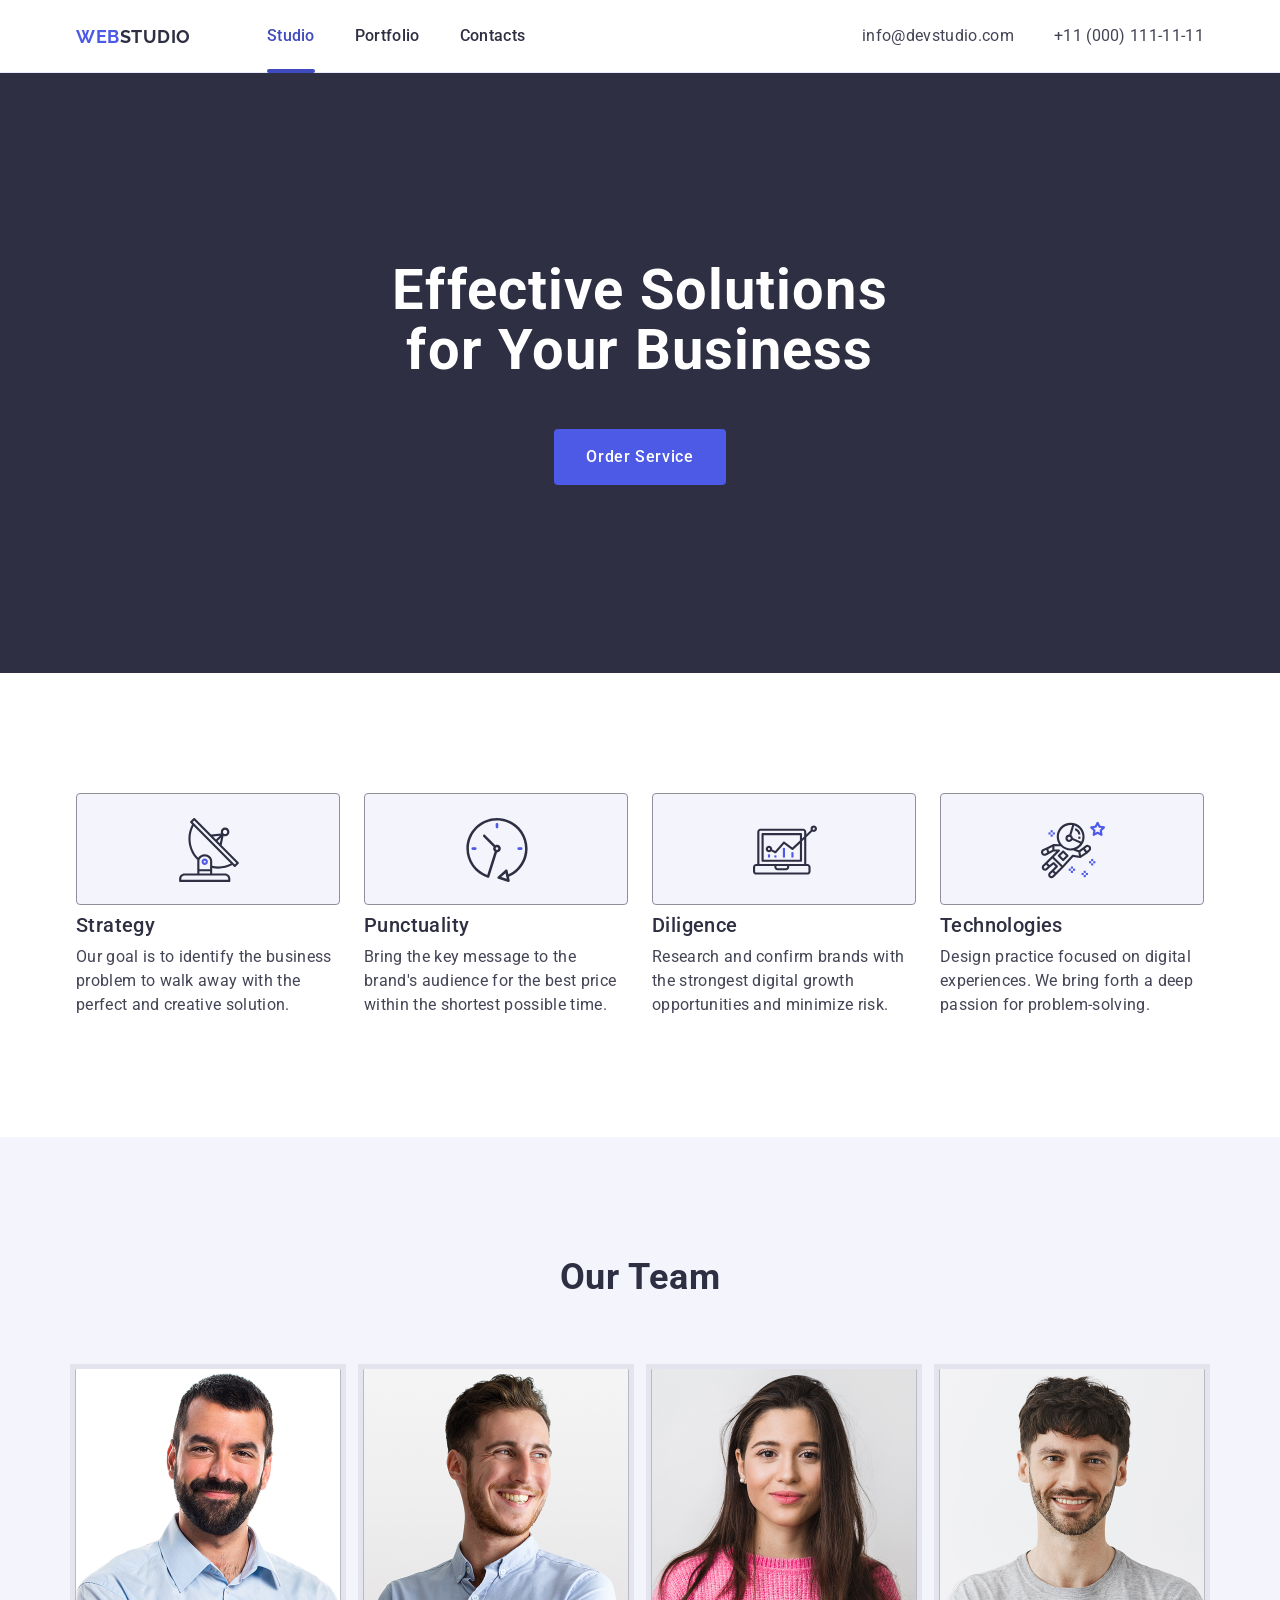
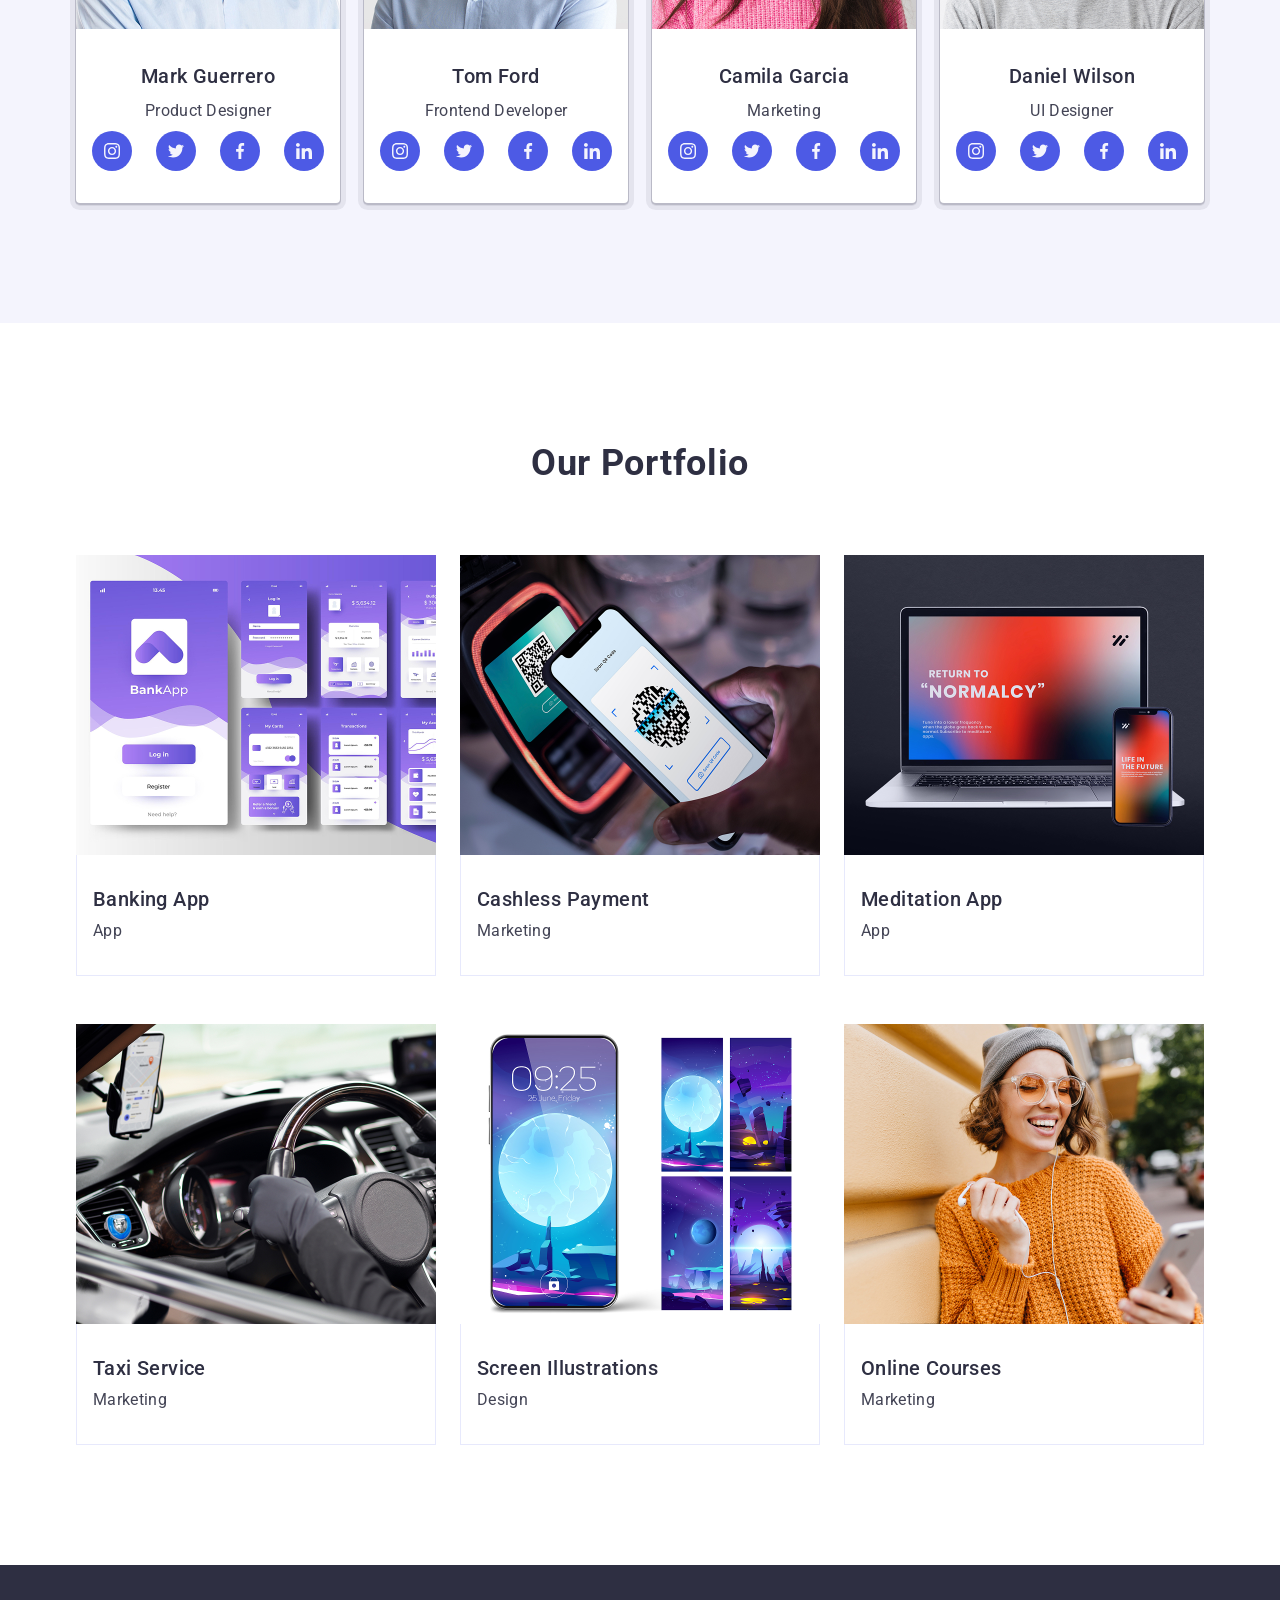
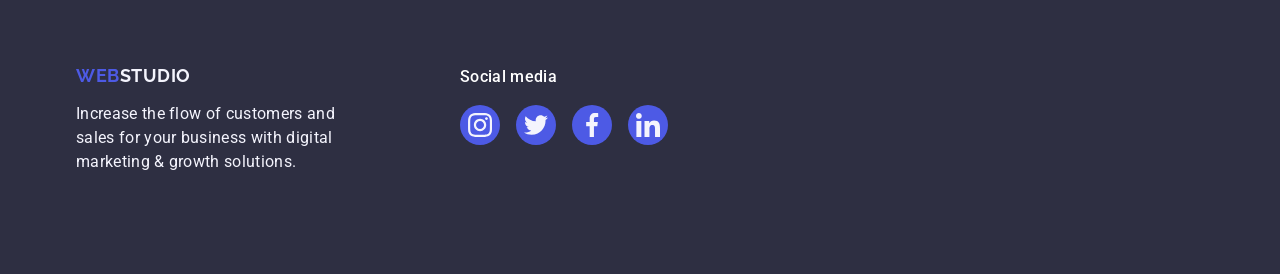
==== index.html @ dc82187a "Initial commit" ====
<!doctype html>
<html lang="en">
  <head>
    <meta charset="UTF-8" />
    <meta name="viewport" content="width=device-width, initial-scale=1.0" />
    <title>Document</title>
    <link
      rel="stylesheet"
      href="https://cdnjs.cloudflare.com/ajax/libs/modern-normalize/3.0.1/modern-normalize.min.css"
    />

    <link rel="preconnect" href="https://fonts.googleapis.com" />
    <link rel="preconnect" href="https://fonts.gstatic.com" crossorigin />
    <link
      href="https://fonts.googleapis.com/css2?family=Roboto:wght@300;400;500;700&family=Raleway:wght@300;400;500;700&display=swap"
      rel="stylesheet"
    />
    <link rel="stylesheet" href="./css/styles.css" />
  </head>

  <body>
    <header class="header">
      <div class="container header-container">
        <a href="./index.html" class="logo"
          ><span class="accent">Web</span>Studio</a
        >
        <nav class="nav">
          <ul class="nav-list">
            <li><a href="./index.html" class="nav-link current">Studio</a></li>
            <li><a href="" class="nav-link">Portfolio</a></li>
            <li><a href="" class="nav-link">Contacts</a></li>
          </ul>
        </nav>
        <address class="contacts">
          <ul class="contact-list">
            <li>
              <a class="contact-link" href="mailto:info@devstudio.com"
                >info@devstudio.com</a
              >
            </li>
            <li>
              <a class="contact-link" href="tel:+110001111111"
                >+11 (000) 111-11-11</a
              >
            </li>
          </ul>
        </address>
      </div>
    </header>

    <main>
      <section class="hero">
        <div class="container hero-container">
          <h1 class="main-title">Effective Solutions for Your Business</h1>
          <button type="button" class="button">Order Service</button>
        </div>
      </section>

      <section class="our-features">
        <div class="container features-container">
          <h2 class="features-title visually-hidden">Our Features</h2>
          <ul class="features-list">
            <li class="features-item">
              <div class="features-icon">
                <svg class="features-icon-svg" width="64" height="64">
                  <use href="./images/icons.svg#icon-antenna-1"></use>
                </svg>
              </div>
              <h3 class="features-item-title">Strategy</h3>
              <p class="features-text">
                Our goal is to identify the business problem to walk away with
                the perfect and creative solution.
              </p>
            </li>
            <li class="features-item">
              <div class="features-icon">
                <svg class="features-icon-svg" width="64" height="64">
                  <use href="./images/icons.svg#icon-clock-1"></use>
                </svg>
              </div>
              <h3 class="features-item-title">Punctuality</h3>
              <p class="features-text">
                Bring the key message to the brand's audience for the best price
                within the shortest possible time.
              </p>
            </li>
            <li class="features-item">
              <div class="features-icon">
                <svg class="features-icon-svg" width="64" height="64">
                  <use href="./images/icons.svg#icon-diagram-1"></use>
                </svg>
              </div>
              <h3 class="features-item-title">Diligence</h3>
              <p class="features-text">
                Research and confirm brands with the strongest digital growth
                opportunities and minimize risk.
              </p>
            </li>
            <li class="features-item">
              <div class="features-icon">
                <svg class="features-icon-svg" width="64" height="64">
                  <use href="./images/icons.svg#icon-astronaut-1"></use>
                </svg>
              </div>
              <h3 class="features-item-title">Technologies</h3>
              <p class="features-text">
                Design practice focused on digital experiences. We bring forth a
                deep passion for problem-solving.
              </p>
            </li>
          </ul>
        </div>
      </section>

      <section class="our-team">
        <div class="container team-container">
          <h2 class="team-title">Our Team</h2>
          <ul class="team-list">
            <li class="person">
              <img
                src="./images/markguerrero.jpg"
                alt="Mark Guerrero`s photo"
                width="264"
                height="260"
              />
              <div class="name-job">
                <h3 class="person-name">Mark Guerrero</h3>
                <p class="person-text">Product Designer</p>
                <ul class="social-media">
                  <li class="social-link">
                    <a href="" class="persons-link">
                      <svg class="icon" width="16" height="16">
                        <use href="./images/icons.svg#icon-instagram-2"></use>
                      </svg>
                    </a>
                  </li>
                  <li class="social-link">
                    <a href="" class="persons-link">
                      <svg class="icon" width="16" height="16">
                        <use href="./images/icons.svg#icon-twitter-1"></use>
                      </svg>
                    </a>
                  </li>
                  <li class="social-link">
                    <a href="" class="persons-link">
                      <svg class="icon" width="16" height="16">
                        <use href="./images/icons.svg#icon-facebook-1"></use>
                      </svg>
                    </a>
                  </li>
                  <li class="social-link">
                    <a href="" class="persons-link">
                      <svg class="icon" width="16" height="16">
                        <use href="./images/icons.svg#icon-linkedin-1"></use>
                      </svg>
                    </a>
                  </li>
                </ul>
              </div>
            </li>
            <li class="person">
              <img
                src="./images/tomford.jpg"
                alt="Tom Ford`s photo"
                width="264"
                height="260"
              />
              <div class="name-job">
                <h3 class="person-name">Tom Ford</h3>
                <p class="person-text">Frontend Developer</p>
                <ul class="social-media">
                  <li class="social-link">
                    <a href="" class="persons-link">
                      <svg class="icon" width="16" height="16">
                        <use href="./images/icons.svg#icon-instagram-2"></use>
                      </svg>
                    </a>
                  </li>
                  <li class="social-link">
                    <a href="" class="persons-link">
                      <svg class="icon" width="16" height="16">
                        <use href="./images/icons.svg#icon-twitter-1"></use>
                      </svg>
                    </a>
                  </li>
                  <li class="social-link">
                    <a href="" class="persons-link">
                      <svg class="icon" width="16" height="16">
                        <use href="./images/icons.svg#icon-facebook-1"></use>
                      </svg>
                    </a>
                  </li>
                  <li class="social-link">
                    <a href="" class="persons-link">
                      <svg class="icon" width="16" height="16">
                        <use href="./images/icons.svg#icon-linkedin-1"></use>
                      </svg>
                    </a>
                  </li>
                </ul>
              </div>
            </li>
            <li class="person">
              <img
                src="./images/camilagarcia.jpg"
                alt="Camila Garcia`s photo"
                width="264"
                height="260"
              />
              <div class="name-job">
                <h3 class="person-name">Camila Garcia</h3>
                <p class="person-text">Marketing</p>
                <ul class="social-media">
                  <li class="social-link">
                    <a href="" class="persons-link">
                      <svg class="icon" width="16" height="16">
                        <use href="./images/icons.svg#icon-instagram-2"></use>
                      </svg>
                    </a>
                  </li>
                  <li class="social-link">
                    <a href="" class="persons-link">
                      <svg class="icon" width="16" height="16">
                        <use href="./images/icons.svg#icon-twitter-1"></use>
                      </svg>
                    </a>
                  </li>
                  <li class="social-link">
                    <a href="" class="persons-link">
                      <svg class="icon" width="16" height="16">
                        <use href="./images/icons.svg#icon-facebook-1"></use>
                      </svg>
                    </a>
                  </li>
                  <li class="social-link">
                    <a href="" class="persons-link">
                      <svg class="icon" width="16" height="16">
                        <use href="./images/icons.svg#icon-linkedin-1"></use>
                      </svg>
                    </a>
                  </li>
                </ul>
              </div>
            </li>
            <li class="person">
              <img
                src="./images/danielwilson.jpg"
                alt="Daniel Wilson`s photo"
                width="264"
                height="260"
              />
              <div class="name-job">
                <h3 class="person-name">Daniel Wilson</h3>
                <p class="person-text">UI Designer</p>
                <ul class="social-media">
                  <li class="social-link">
                    <a href="" class="persons-link">
                      <svg class="icon" width="16" height="16">
                        <use href="./images/icons.svg#icon-instagram-2"></use>
                      </svg>
                    </a>
                  </li>
                  <li class="social-link">
                    <a href="" class="persons-link">
                      <svg class="icon" width="16" height="16">
                        <use href="./images/icons.svg#icon-twitter-1"></use>
                      </svg>
                    </a>
                  </li>
                  <li class="social-link">
                    <a href="" class="persons-link">
                      <svg class="icon" width="16" height="16">
                        <use href="./images/icons.svg#icon-facebook-1"></use>
                      </svg>
                    </a>
                  </li>
                  <li class="social-link">
                    <a href="" class="persons-link">
                      <svg class="icon" width="16" height="16">
                        <use href="./images/icons.svg#icon-linkedin-1"></use>
                      </svg>
                    </a>
                  </li>
                </ul>
              </div>
            </li>
          </ul>
        </div>
      </section>

      <section class="portfolio">
        <div class="container portfolio-container">
          <h2 class="portfolio-title">Our Portfolio</h2>
          <ul class="portfolio-list">
            <li class="portfolio-item">
              <div class="box">
                <img
                  src="./images/bankingapp.jpg"
                  alt="Screenshots from app"
                  width="360"
                />
                <div class="overlay">
                  <p>
                    14 Stylish and User-Friendly App Design Concepts · Task
                    Manager App · Calorie Tracker App · Exotic Fruit Ecommerce
                    App · Cloud Storage App
                  </p>
                </div>
              </div>
              <div class="title-text">
                <h3 class="portfolio-item-title">Banking App</h3>
                <p class="portfolio-text">App</p>
              </div>
            </li>
            <li class="portfolio-item">
              <div class="box">
                <img
                  src="./images/cashlesspayment.jpg"
                  alt="Phone with NFC"
                  width="360"
                />
                <div class="overlay">
                  <p>
                    14 Stylish and User-Friendly App Design Concepts · Task
                    Manager App · Calorie Tracker App · Exotic Fruit Ecommerce
                    App · Cloud Storage App
                  </p>
                </div>
              </div>
              <div class="title-text">
                <h3 class="portfolio-item-title">Cashless Payment</h3>
                <p class="portfolio-text">Marketing</p>
              </div>
            </li>
            <li class="portfolio-item">
              <div class="box">
                <img
                  src="./images/meditationapp.jpg"
                  alt="Laptop and phone"
                  width="360"
                />
                <div class="overlay">
                  <p>
                    14 Stylish and User-Friendly App Design Concepts · Task
                    Manager App · Calorie Tracker App · Exotic Fruit Ecommerce
                    App · Cloud Storage App
                  </p>
                </div>
              </div>
              <div class="title-text">
                <h3 class="portfolio-item-title">Meditation App</h3>
                <p class="portfolio-text">App</p>
              </div>
            </li>
            <li class="portfolio-item">
              <div class="box">
                <img
                  src="./images/taxiservice.jpg"
                  alt="Car`s salon"
                  width="360"
                />
                <div class="overlay">
                  <p>
                    14 Stylish and User-Friendly App Design Concepts · Task
                    Manager App · Calorie Tracker App · Exotic Fruit Ecommerce
                    App · Cloud Storage App
                  </p>
                </div>
              </div>
              <div class="title-text">
                <h3 class="portfolio-item-title">Taxi Service</h3>
                <p class="portfolio-text">Marketing</p>
              </div>
            </li>
            <li class="portfolio-item">
              <div class="box">
                <img
                  src="./images/screenillustrations.jpg"
                  alt="Pictures"
                  width="360"
                />
                <div class="overlay">
                  <p>
                    14 Stylish and User-Friendly App Design Concepts · Task
                    Manager App · Calorie Tracker App · Exotic Fruit Ecommerce
                    App · Cloud Storage App
                  </p>
                </div>
              </div>
              <div class="title-text">
                <h3 class="portfolio-item-title">Screen Illustrations</h3>
                <p class="portfolio-text">Design</p>
              </div>
            </li>
            <li class="portfolio-item">
              <div class="box">
                <img
                  src="./images/onlinecourses.jpg"
                  alt="Woman`s portret"
                  width="360"
                />
                <div class="overlay">
                  <p>
                    14 Stylish and User-Friendly App Design Concepts · Task
                    Manager App · Calorie Tracker App · Exotic Fruit Ecommerce
                    App · Cloud Storage App
                  </p>
                </div>
              </div>
              <div class="title-text">
                <h3 class="portfolio-item-title">Online Courses</h3>
                <p class="portfolio-text">Marketing</p>
              </div>
            </li>
          </ul>
        </div>
      </section>
    </main>
    <footer class="footer">
      <div class="footer-container container">
        <div class="footer-logo-text">
          <a href="./index.html" class="footer-logotype"
            ><span class="accent">Web</span>Studio</a
          >
          <p class="footer-text">
            Increase the flow of customers and sales for your business with
            digital marketing &amp; growth solutions.
          </p>
        </div>
        <div class="footer-social-media-container">
          <p class="footer-media-text">Social media</p>
          <ul class="footer-social-media">
            <li class="footer-social-link">
              <a href="" class="footer-link">
                <svg class="footer-icon" width="24" height="24">
                  <use href="./images/icons.svg#icon-instagram-2"></use>
                </svg>
              </a>
            </li>
            <li class="footer-social-link">
              <a href="" class="footer-link">
                <svg class="footer-icon" width="24" height="24">
                  <use href="./images/icons.svg#icon-twitter-1"></use>
                </svg>
              </a>
            </li>
            <li class="footer-social-link">
              <a href="" class="footer-link">
                <svg class="footer-icon" width="24" height="24">
                  <use href="./images/icons.svg#icon-facebook-1"></use>
                </svg>
              </a>
            </li>
            <li class="footer-social-link">
              <a href="" class="footer-link">
                <svg class="footer-icon" width="24" height="24">
                  <use href="./images/icons.svg#icon-linkedin-1"></use>
                </svg>
              </a>
            </li>
          </ul>
        </div>
      </div>
    </footer>
  </body>
</html>
---- css/styles.css ----
/* #region Global style */

*,
*::before,
*::after {
    box-sizing: border-box;
}

body {
    font-family: "Roboto", sans-serif;
    color: #434455;
    background-color: #ffffff;
    font-size: 16px;
    line-height: 1.5;
}

h1, h2, h3, h4, h5, h6, p {
	margin-top: 0;
	margin-bottom: 0;
}

ul, ol {
    list-style-type: none;

	margin-top: 0;
	margin-bottom: 0;
	padding-left: 0;
}

a {
    text-decoration: none;
    color: #434455;
}

img {
    display: block;
    width: 100%;
} 

.container { 
    max-width: 1158px;
    padding: 0 15px;
    margin: 0 auto;
}
/* #endregion */

/* #region Header */

.header-container {
    display: flex;
    align-items: center;

}
.header {
    border-bottom: 1px solid #E7E9FC;box-shadow: 0 1px 0 6px rgba(46, 47, 66, 0.08),
        0 1px 0 1px rgba(46, 47, 66, 0.16),
        0 2px 0 1px rgba(46, 47, 66, 0.08);
}
.logo {
    font-family: "Raleway",
        sans-serif;
    text-transform: uppercase;
    font-weight: 700;
    font-size: 18px;
    line-height: 1.16667;
    letter-spacing: 0.03em;
    color:#2E2F42;
}
.accent {
    color: #4D5AE5;
}

.nav-list {
    display: flex;
    gap: 40px;
    margin-left: 76px;
}
.nav-link {
    font-weight: 500;
    font-size: 16px; 
    letter-spacing: 0.02em;
    color:#2E2F42;

    display: block;
    padding: 24px 0;
    position: relative;
    transition: color 250ms cubic-bezier(0.4, 0, 0.2, 1);
}
.nav-link:hover,
.nav-link:focus
{
    color: #404BBF;
}
.nav-link.current {
    color: #404BBF;
}

.nav-link.current::after {
    content: "";
    position: absolute;
    left: 0;
    bottom: -1px;
    width: 100%;
    height: 4px;
    background-color: #404BBF;
    border-radius: 2px;
}


.contact-link {
    font-size: 16px;
    letter-spacing: 0.02em;
    font-style: normal;
    color:#434455;
    display: block;
    transition: color 250ms cubic-bezier(0.4, 0, 0.2, 1);
    
    }
.contact-link:hover,
.contact-link:focus {
    color: #404BBF;
}

.contacts {
    margin-left: auto;;
}
.contact-list {
    display: flex;
    gap: 40px;
}

/* #endregion */

/* #region Hero */
.hero {
    background-color: #2E2F42;
    padding-top: 188px;
    padding-bottom: 188px;
    background-image: linear-gradient(
        to bottom, 
        rgba(46, 47, 66, 0.7),
        rgba(46, 47, 66, 0.7)),
        url(../images/people-office-bc.png);
        background-size: cover;
        background-repeat: no-repeat;
        background-position: center;
        height: 600px;
        max-width: 1440px;
        margin: 0 auto;
}
.main-title {
    color: #FFFFFF;
    font-size: 56px;
    line-height: 1.07;
    font-weight: 700;
    text-align: center;
    letter-spacing: 0.02em;

    width: 496px;
    height: 120px;
    margin-bottom: 48px;
}
.button {
    background-color: #4D5AE5;
    color:#FFFFFF;
    font-size: 16px;
    font-weight: 500;
    line-height: 1.5;
    letter-spacing: 0.04em;
    cursor: pointer;
    padding: 16px 32px;
    border-radius: 4px;
    border: none;
    transition: background-color 250ms cubic-bezier(0.4, 0, 0.2, 1);
}
.button:hover,
.button:active,
.button:focus {
    background-color: #404BBF;
}

.hero-container {
    display: flex;
    flex-direction: column;
    align-items: center;
}

/* #endregion */

/* #region Features */
.our-features {
    padding-top: 120px;
    padding-bottom: 120px;
}
.features-container{
    align-content: center;
}

.visually-hidden {
    position: absolute;
    width: 1px;
    height: 1px;
    margin: -1px;
    border: 0;
    padding: 0;
    white-space: nowrap;
    clip-path: inset(100%);
    clip: rect(0 0 0 0);
    overflow: hidden;
}
.features-list {
    display: flex;
    flex-wrap: wrap;
    gap: 24px;
}
.features-item {
    width: calc((100% - 72px) / 4);
}
.features-icon {
    background-color: #F4F4FD;
    padding: 24px 100px 24px 100px;
    border: 1px solid #8E8F99;
    border-radius: 4px;
    width: 264px;
    height: 112px;
    margin-bottom: 8px;

}
.features-item-title {
    color: #2E2F42;
    font-size: 20px;
    line-height: 1.2;
    font-weight: 500;
    letter-spacing: 0.02em;

    margin-bottom: 8px;
}
.features-text {
    font-size: 16px;
    letter-spacing: 0.02em;
    color: #434455;
}

/* #endregion */

/* #region Team */
.our-team {
    background-color: #F4F4FD;
    padding-top: 120px;
    padding-bottom: 120px;
}
.team-container {
    display: flex;
    flex-direction: column;
    justify-content: center;
}
.team-title {
    font-size: 36px;
    font-weight: 700;
    color: #2E2F42;
    text-align: center;
    line-height: 1.111;
    letter-spacing: 0.02em;

    margin-bottom: 72px;
}
.team-list {
    display: flex;
    flex-wrap: wrap;
    gap: 24px;
}
.person {
    background-color: #FFFFFF;
    width: calc( (100% - 72px) /4 );
    border-radius: 0 0 4px 4px;
    box-shadow: 0 1px 0 6px rgba(46, 47, 66, 0.08),
        0 1px 0 1px rgba(46, 47, 66, 0.16),
        0 2px 0 1px rgba(46, 47, 66, 0.08);
}

.person-name {
    color:#2E2F42;
    text-align: center;
    font-size: 20px;
    font-weight: 500;
    letter-spacing: 0.02em;
    margin-bottom: 8px;
}
.person-text {
    text-align: center;
    letter-spacing: 0.02em;
    line-height: 1.5;
    margin-bottom: 8px;
}
.social-media {
    display: flex;
    justify-content: space-between;
    align-items: center;
}
.social-link {
    flex-shrink: 0;
    transition: background-color 250ms cubic-bezier(0.4, 0, 0.2, 1);
}

.persons-link {
    padding: 12px;
    background-color: #4D5AE5;
    border-radius: 50%;
    fill: #F4F4FD;
    display: flex;
    justify-content: center;
    align-items: center;
    flex-shrink: 0;
    transition: background-color 250ms cubic-bezier(0.4, 0, 0.2, 1);
}
.persons-link:hover,
.persons-link:focus {
    background-color: #404BBF;
}
.name-job {
    padding: 32px 16px;
}
/* #endregion */

/* #region Portfolio */

.portfolio {
    padding-top: 120px;
    padding-bottom: 120px;
}
.portfolio-container {
    align-content: center;
}
.portfolio-title {
    font-size: 36px;
    font-weight: 700;
    color: #2E2F42;
    text-align: center;
    letter-spacing: 0.02em;
    line-height: 1.111;

    margin-bottom: 72px;
}
.portfolio-list {
    display: flex;
    flex-wrap: wrap;
    gap: 48px 24px;
}
.portfolio-item {
    width: calc( (100% - 48px) /3 );
    transition: box-shadow 250ms cubic-bezier(0.4, 0, 0.2, 1);
}
.portfolio-item-title {
    color: #2E2F42;
    font-size: 20px;
    font-weight: 500;
    letter-spacing: 0.02em;
    line-height: 1.2;

    margin-bottom: 8px;
}
.portfolio-text {
    line-height: 1.5;
    color: #434455;
    letter-spacing: 0.02em;

}
.title-text {
    padding: 32px 16px;
    border: 1px solid #e7e9fc;
    border-top: none;
}
.box {
    position: relative;
    margin: 0 auto;
    overflow: hidden;
}
.overlay {
    position: absolute;
    left: 0;
    bottom: 0;
    width: 100%;
    height: 300px;
    background-color: #4D5AE5;

    transform: translateY(100%);
    transition: transform 250ms cubic-bezier(0.4, 0, 0.2, 1);
}
.overlay p {
    color: #F4F4FD;
    padding: 40px 32px 164px 32px;
    margin: 0;
    font-size: 16px;
    line-height: 150%;
    letter-spacing: 0.02em;
}

.portfolio-item:hover .overlay {
    transform: translateY(0);
}
.portfolio-item:hover {
    box-shadow: 0 1px 0 6px rgba(46, 47, 66, 0.08),
        0 1px 0 1px rgba(46, 47, 66, 0.16),
        0 2px 0 1px rgba(46, 47, 66, 0.08);
}

/* #endregion */

/* #region Footer */

.footer {
    background-color: #2E2F42;
    color: #F4F4FD;
    font-size: 16px;
    line-height: 1.5;
    letter-spacing: 0.02em;
    font-weight: 400;

    padding-top: 100px;
    padding-bottom: 100px;
}
.footer-container {
    display: flex;
    flex-direction: row;
    align-items: baseline;
}
.footer-logo-text{
    display: flex;
    flex-direction: column;
    margin-right: 120px;
    
}

.footer-logotype {
    font-family: "Raleway",
        sans-serif;
    text-transform: uppercase;
    font-weight: 700;
    font-size: 18px;
    line-height: 1.16667;
    letter-spacing: 0.03em;
    color: #F4F4FD;

    margin-bottom: 16px;
}
.accent {
    color: #4D5AE5;
}
.footer-text {
    width: 264px;
    height: 72px;
}
.footer-media-text {
    font-weight: 500;
    font-size: 16px;
    line-height: 150%;
    letter-spacing: 0.02em;
    color: #FFFFFF;
    margin-bottom: 16px;
}
.footer-social-media {
    height: 40px;
    width: 208px;
    display: flex;
    gap: 16px;
    flex-wrap: wrap;
}
.footer-social-link {
    flex-shrink: 0;
    width: calc( (100% - 48px) / 4);
}
.footer-link {
    width: 100%;
    height: 100%;
    background-color: #4D5AE5;
    border-radius: 50%;
    display: flex;
    justify-content: center;
    align-items: center;
    fill: #F4F4FD;
    transition: background-color 250ms cubic-bezier(0.4, 0, 0.2, 1);
}
.footer-link:hover,
.footer-link:focus {
    background-color: #31D0AA;
}
/* #endregion */
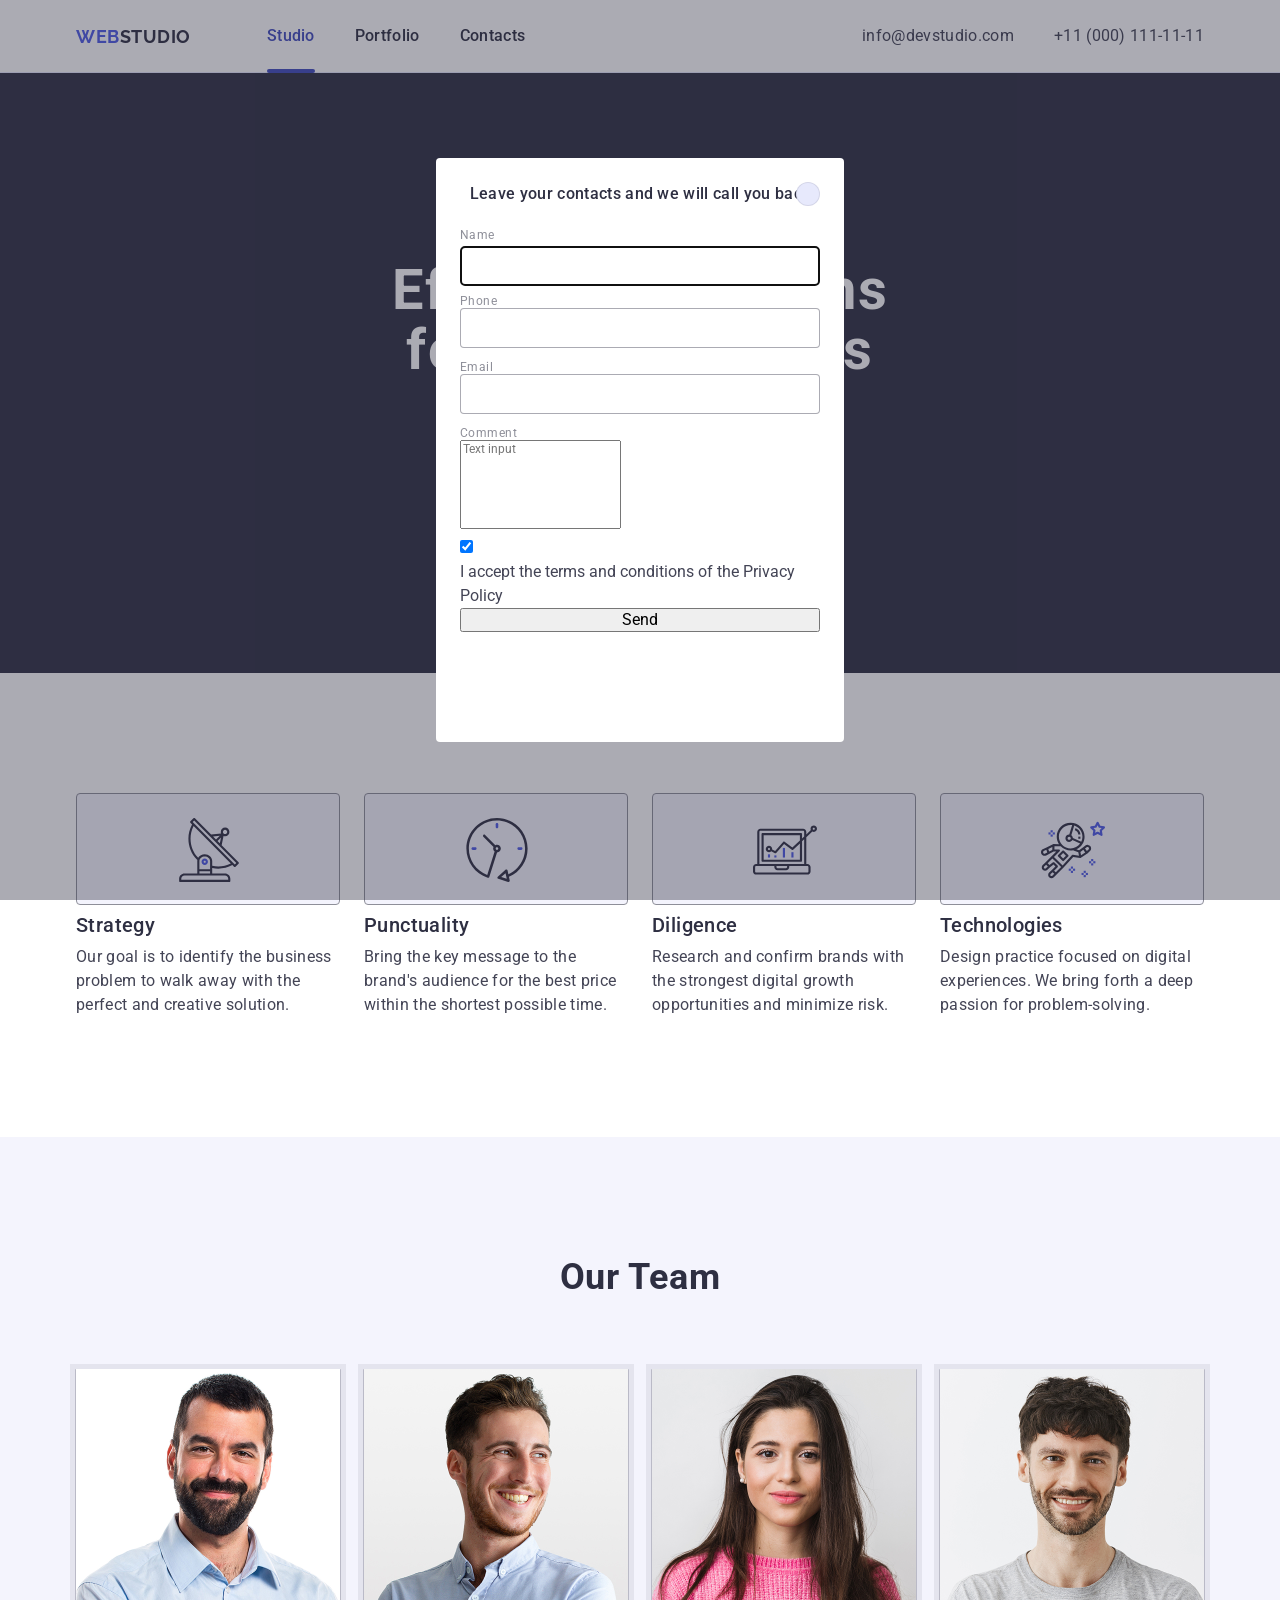
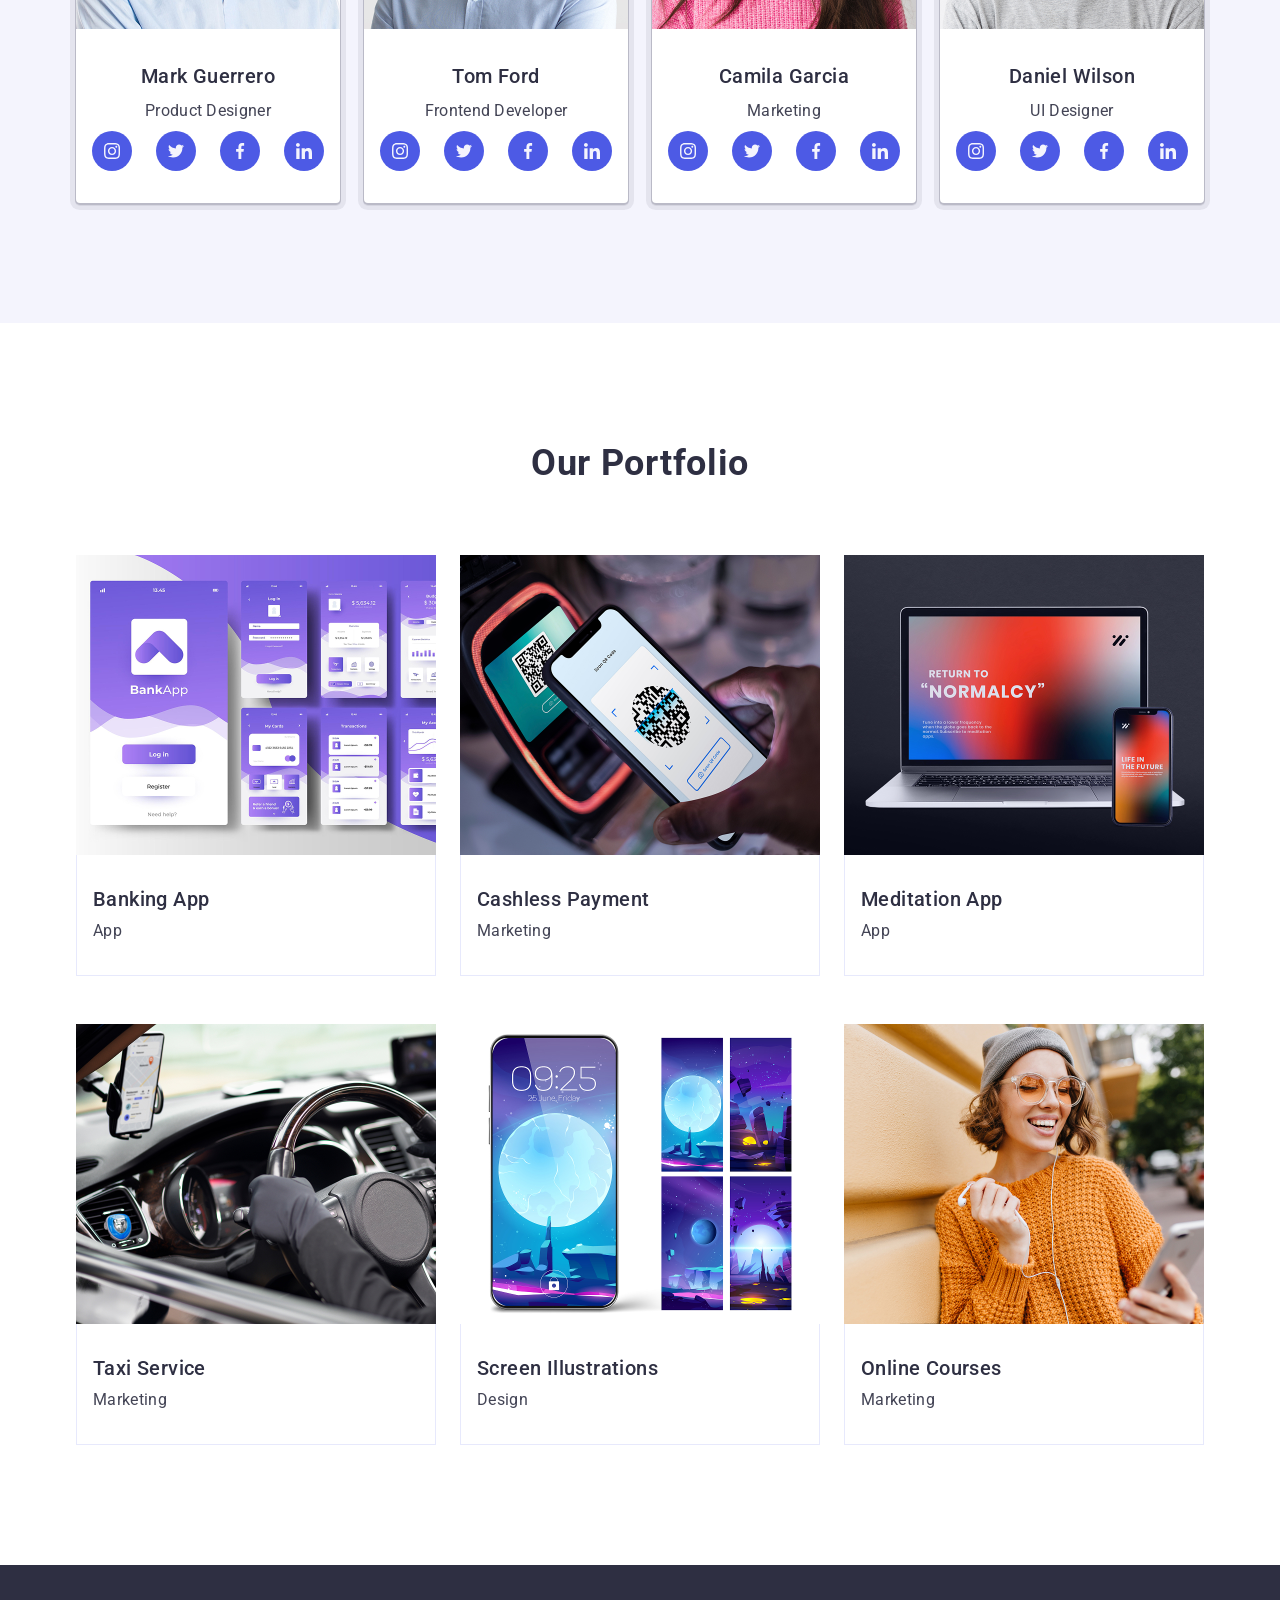
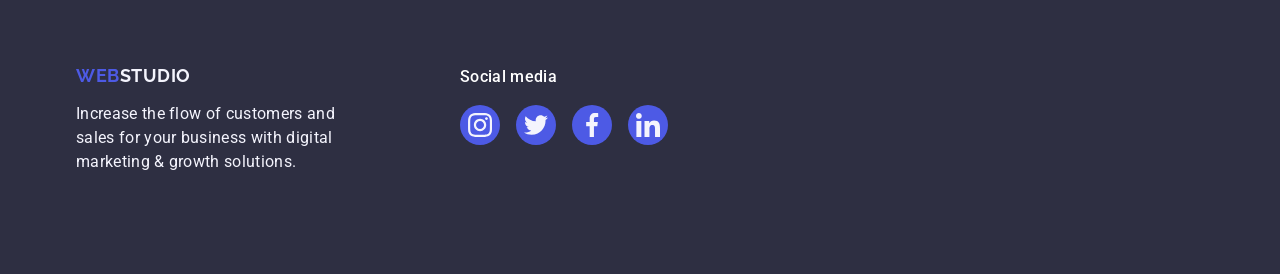
==== commit 2a8809b2: "modal" ====
--- a/index.html
+++ b/index.html
@@ -462,5 +462,73 @@
         </div>
       </div>
     </footer>
+
+    <div class="modal-overlay">
+      <div class="modal">
+        <button class="modal-btn-close" type="button">
+          <svg class="modal-btn-icon" width="8" height="8">
+            <use href="./images/icons.svg#icon-close"></use>
+          </svg>
+        </button>
+
+        <p class="modal-title">Leave your contacts and we will call you back</p>
+
+        <form class="form" action="">
+          <div class="label-wrapper">
+            <label class="form-label">
+              Name
+              <div class="input-wrapper">
+                <input
+                  class="form-input"
+                  type="text"
+                  name="username"
+                  autofocus
+                />
+                <svg class="input-icon" width="18" height="18">
+                  <use href="./images/icons.svg#icon-name"></use>
+                </svg>
+              </div>
+            </label>
+          </div>
+          <label class="form-label">
+            Phone
+            <div class="input-wrapper">
+              <input class="form-input" type="tel" name="phone" />
+            </div>
+          </label>
+          <label class="form-label">
+            Email
+            <div class="input-wrapper">
+              <input class="form-input" type="email" name="email" />
+              <svg class="input-icon" width="18" height="18">
+                <use href="./images/icons.svg#icon-mail"></use>
+              </svg>
+            </div>
+          </label>
+          <label class="form-label">
+            Comment
+            <div class="input-wrapper">
+              <textarea
+                class="input-comment"
+                name="comment"
+                rows="6"
+                placeholder="Text input"
+              ></textarea>
+            </div>
+          </label>
+
+          <label class="user-agreement">
+            <input type="checkbox" name="color" value="red" checked />
+            <svg class="agreement-icon" width="16" height="16"></svg>
+            <p>
+              I accept the terms and conditions of the
+              <a href="">Privacy Policy</a>
+            </p>
+          </label>
+
+          <button class="modal-btn" type="submit">Send</button>
+        </form>
+      </div>
+    </div>
   </body>
 </html>
--- a/css/styles.css
+++ b/css/styles.css
@@ -52,7 +52,8 @@
 
 }
 .header {
-    border-bottom: 1px solid #E7E9FC;box-shadow: 0 1px 0 6px rgba(46, 47, 66, 0.08),
+    border-bottom: 1px solid #E7E9FC;
+    box-shadow: 0 1px 0 6px rgba(46, 47, 66, 0.08),
         0 1px 0 1px rgba(46, 47, 66, 0.16),
         0 2px 0 1px rgba(46, 47, 66, 0.08);
 }
@@ -348,7 +349,7 @@
 }
 .portfolio-item {
     width: calc( (100% - 48px) /3 );
-    transition: box-shadow 250ms cubic-bezier(0.4, 0, 0.2, 1);
+    transition: box-shadow fill: #2E2F42;;
 }
 .portfolio-item-title {
     color: #2E2F42;
@@ -484,4 +485,109 @@
 .footer-link:focus {
     background-color: #31D0AA;
 }
+/* #endregion */
+
+/* #region Modal */
+.modal-overlay {
+background-color: rgba(46, 47, 66, 0.4);
+position: fixed;
+width: 100%;
+height: 100%;
+top: 0;
+left: 0;
+z-index: 999;
+display: flex;
+justify-content: center;
+align-items: center;
+}
+/*
+opacity: 0;
+pointer-events: none;
+transition: opacity 250ms cubic-bezier(0.4, 0, 0.2, 1);
+}
+
+.modal-overlay.is-open {
+    opacity: 1;
+    pointer-events: auto;
+}*/
+.modal {
+    width: 408px;
+    height: 584px;
+    background-color: #fff;
+    border-radius: 4px;
+    padding: 24px;
+    position: relative;
+}
+.modal-btn-close {
+    width: 24px;
+    height: 24px;
+    position: absolute;
+    top: 24px;
+    right: 24px;
+    background-color: #E7E9FC;
+    border-radius: 50%;
+    border: 1px solid rgba(46, 47, 66, 0.1);
+}
+
+.modal-btn-close:hover,
+.modal-btn-close:focus {
+    background-color: #404BBF;
+}
+.modal-btn-icon {
+    fill: #2E2F42;
+}
+.modal-btn-close:hover .modal-btn-icon,
+.modal-btn-close:focus .modal-btn-icon {
+    fill: #FFFFFF;
+}
+.modal-title {
+    font-weight: 500;
+    font-size: 16px;
+    line-height: 150%;
+    letter-spacing: 0.02em;
+    text-align: center;
+    color: #2e2f42;
+
+    margin-bottom: 16px;
+}
+
+.form {
+    display: flex;
+    flex-direction: column;
+}
+
+.form-label {
+    font-weight: 400;
+    font-size: 12px;
+    line-height: 117%;
+    letter-spacing: 0.04em;
+    color: #8e8f99;
+
+    margin-bottom: 4px;
+}
+.input-wrapper {
+    position: relative;
+}
+
+.form-input {
+    width: 360px;
+    height: 40px;
+    padding-left: 38px;
+    border: 1px solid rgba(46, 47, 66, 0.4);
+    border-radius: 4px;
+    margin-bottom: 8px;
+}
+.input-icon {
+    position: absolute;
+    top: 50%;
+    left: 16px;
+    fill: #2E2F42;
+
+    transform: translateY(-50%);
+}
+.modal-btn {}
+
+.input-comment {
+    resize: none;
+}
 /* #endregion */
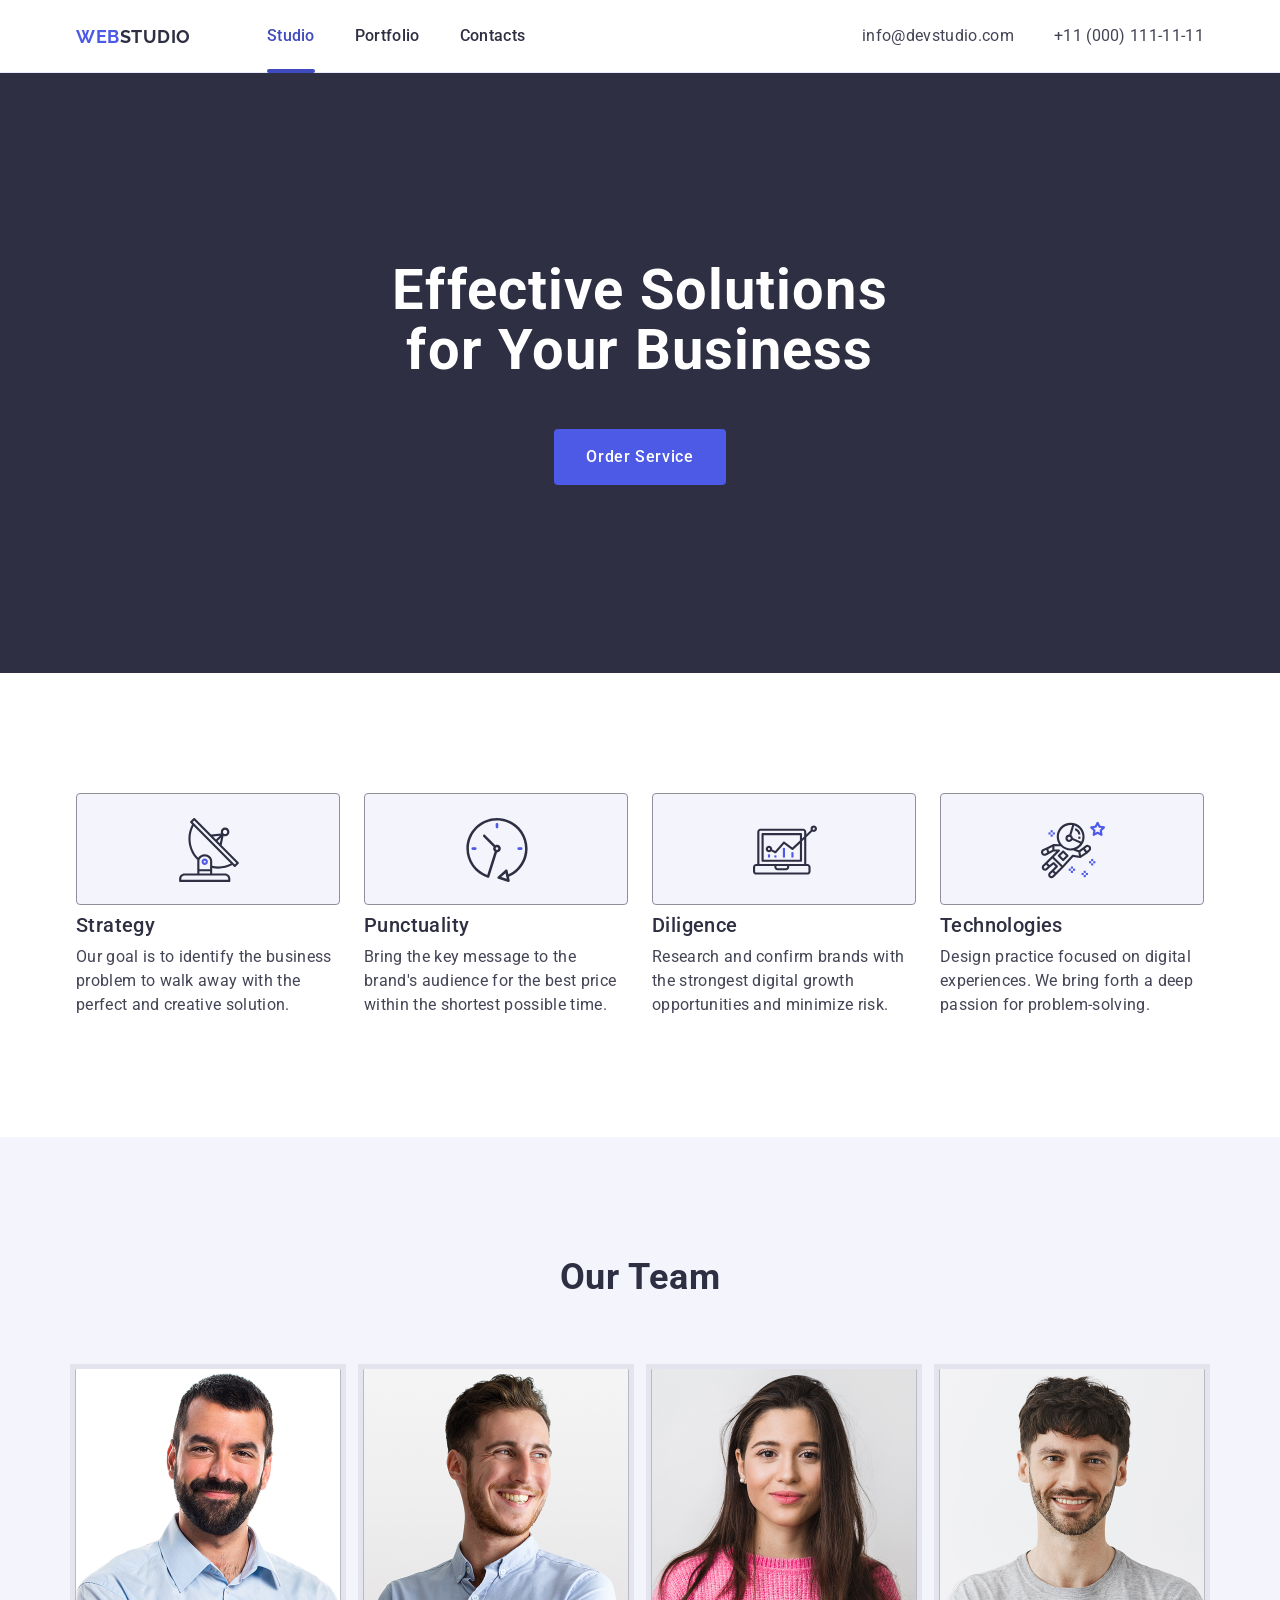
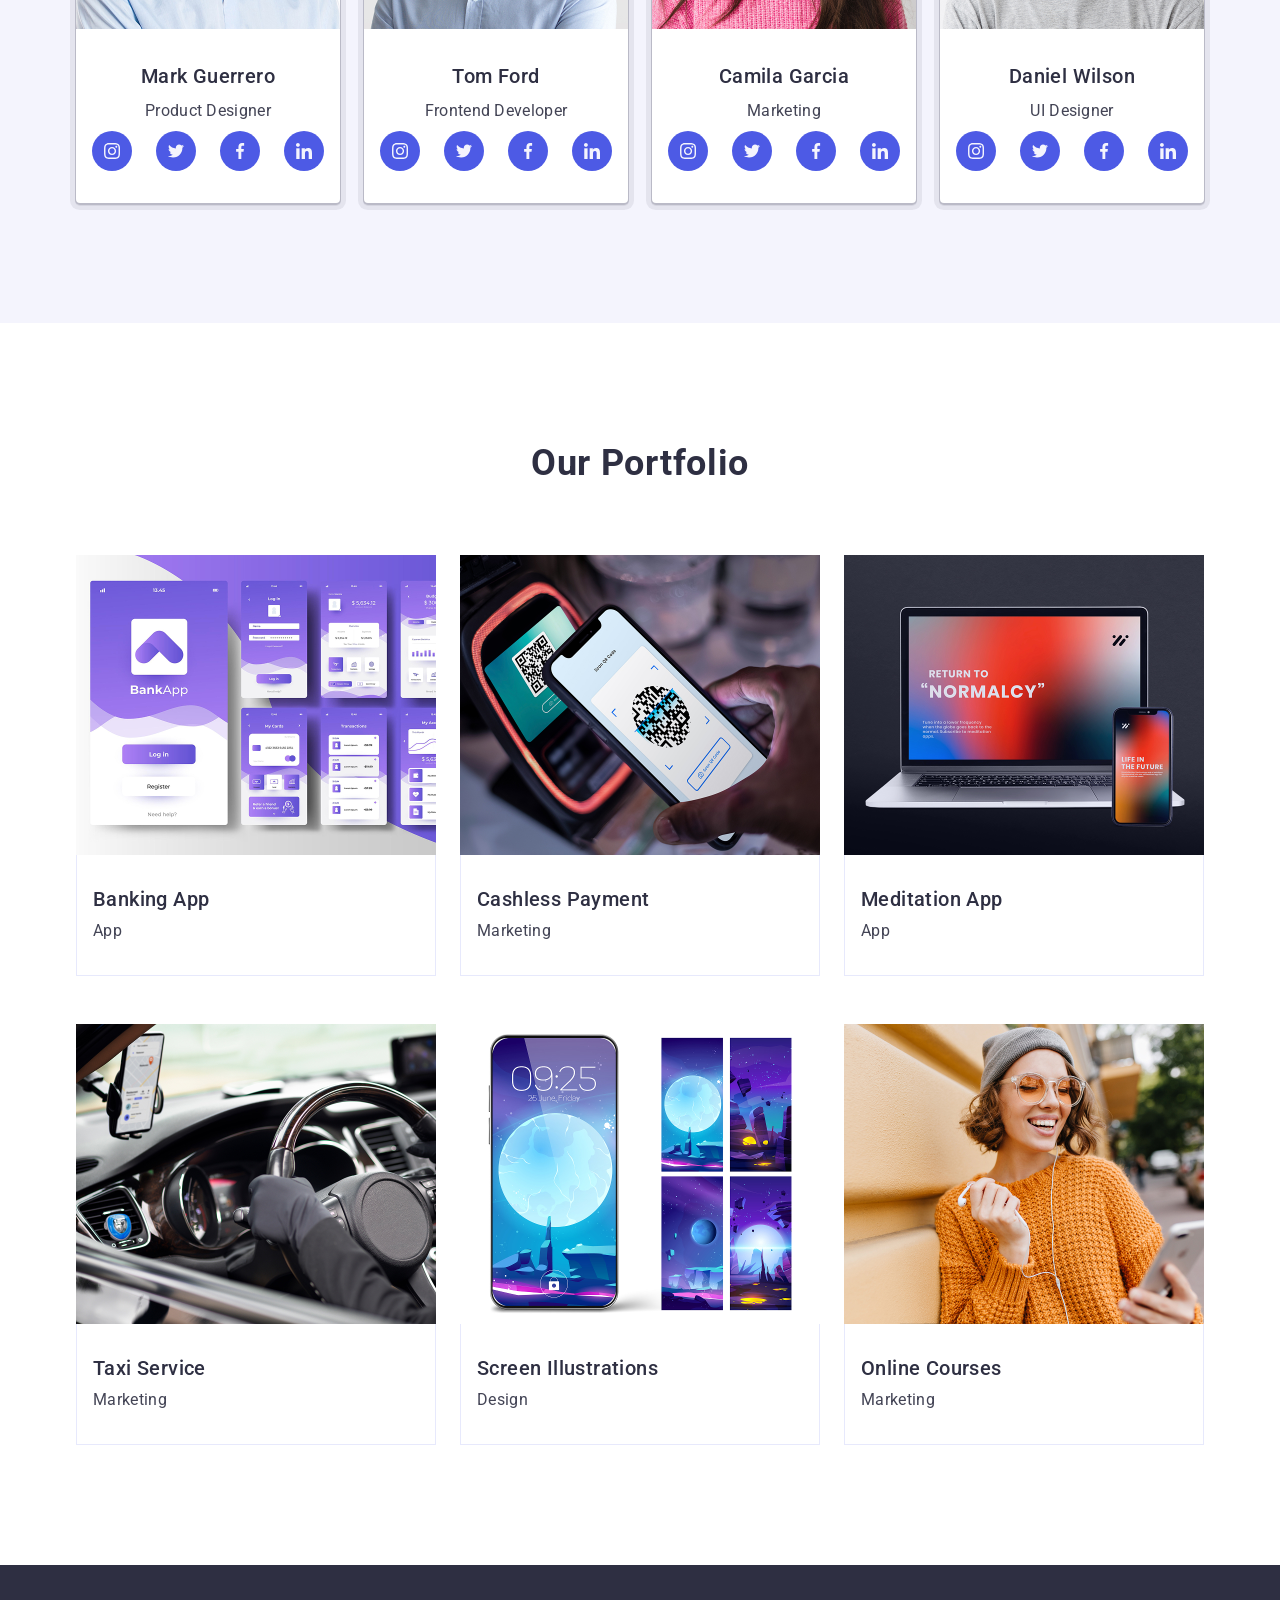
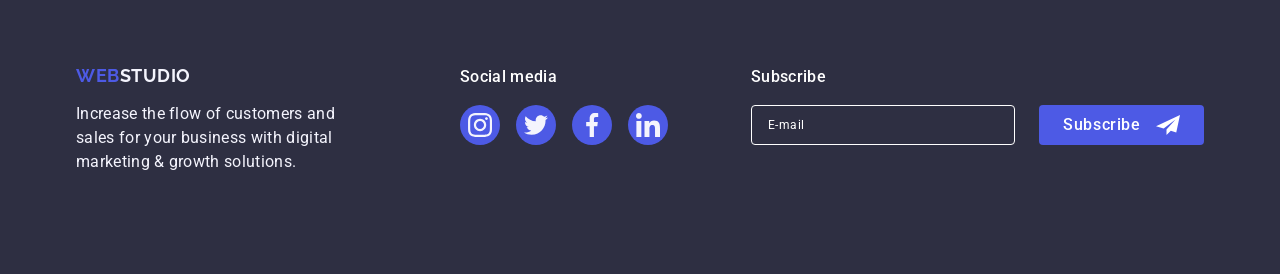
==== commit b87fa21a: "1 edition" ====
--- a/index.html
+++ b/index.html
@@ -460,6 +460,25 @@
             </li>
           </ul>
         </div>
+        <div class="subscribe">
+          <p class="footer-subscribe-text">Subscribe</p>
+          <form>
+            <div class="footer-form">
+              <input
+                class="footer-form-input"
+                type="email"
+                name="email"
+                placeholder="E-mail"
+              />
+              <div class="footer-btn">
+                <button class="subscribe-btn" type="submit">Subscribe</button>
+                <svg class="telegramm-icon" width="24" height="24">
+                  <use href="./images/icons.svg#icon-telegram"></use>
+                </svg>
+              </div>
+            </div>
+          </form>
+        </div>
       </div>
     </footer>
 
@@ -485,48 +504,71 @@
                   autofocus
                 />
                 <svg class="input-icon" width="18" height="18">
-                  <use href="./images/icons.svg#icon-name"></use>
+                  <use href="./images/icons.svg#icon-person-black"></use>
                 </svg>
               </div>
             </label>
           </div>
-          <label class="form-label">
-            Phone
-            <div class="input-wrapper">
-              <input class="form-input" type="tel" name="phone" />
-            </div>
-          </label>
-          <label class="form-label">
-            Email
-            <div class="input-wrapper">
-              <input class="form-input" type="email" name="email" />
-              <svg class="input-icon" width="18" height="18">
-                <use href="./images/icons.svg#icon-mail"></use>
-              </svg>
-            </div>
-          </label>
-          <label class="form-label">
-            Comment
-            <div class="input-wrapper">
-              <textarea
-                class="input-comment"
-                name="comment"
-                rows="6"
-                placeholder="Text input"
-              ></textarea>
-            </div>
-          </label>
-
-          <label class="user-agreement">
-            <input type="checkbox" name="color" value="red" checked />
-            <svg class="agreement-icon" width="16" height="16"></svg>
-            <p>
-              I accept the terms and conditions of the
-              <a href="">Privacy Policy</a>
-            </p>
-          </label>
-
-          <button class="modal-btn" type="submit">Send</button>
+          <div class="label-wrapper">
+            <label class="form-label">
+              Phone
+              <div class="input-wrapper">
+                <input class="form-input" type="tel" name="phone" />
+                <svg class="input-icon" width="18" height="24">
+                  <use href="./images/icons.svg#icon-phone"></use>
+                </svg>
+              </div>
+            </label>
+          </div>
+          <div class="label-wrapper">
+            <label class="form-label">
+              Email
+              <div class="input-wrapper">
+                <input class="form-input" type="email" name="email" />
+                <svg class="input-icon" width="18" height="24">
+                  <use href="./images/icons.svg#icon-email"></use>
+                </svg>
+              </div>
+            </label>
+          </div>
+          <div class="label-wrapper">
+            <label class="form-label">
+              Comment
+              <div class="input-wrapper">
+                <textarea
+                  class="input-comment"
+                  name="comment"
+                  rows="6"
+                  placeholder="Text input"
+                ></textarea>
+              </div>
+            </label>
+          </div>
+          <div class="agreement-container">
+            <label class="feedback-agreement">
+              <input
+                class="visually-hidden"
+                type="checkbox"
+                name="userAgreement"
+                id="userAgreement"
+                value="agree"
+                checked
+              />
+              <span class="feedback-toggler">
+                <svg class="agreement-icon" width="10" height="8">
+                  <use href="./images/icons.svg#icon-check"></use>
+                </svg>
+              </span>
+              <span class="agreement-text"
+                >I accept the terms and conditions of the
+                <a class="feedback-link" href="">Privacy Policy</a>
+              </span>
+            </label>
+          </div>
+
+          <div class="modal-btn-container">
+            <button class="modal-btn" type="submit">Send</button>
+          </div>
         </form>
       </div>
     </div>
--- a/css/styles.css
+++ b/css/styles.css
@@ -349,7 +349,7 @@
 }
 .portfolio-item {
     width: calc( (100% - 48px) /3 );
-    transition: box-shadow fill: #2E2F42;;
+    transition: box-shadow 250ms cubic-bezier(0.4, 0, 0.2, 1);
 }
 .portfolio-item-title {
     color: #2E2F42;
@@ -484,6 +484,92 @@
 .footer-link:hover,
 .footer-link:focus {
     background-color: #31D0AA;
+}
+
+.subscribe {
+    margin-left: auto;
+    max-width: 453px;
+    width: 100%;
+}
+.footer-subscribe-text {
+    font-weight: 500;
+    font-size: 16px;
+    line-height: 150%;
+    letter-spacing: 0.02em;
+    color: #FFFFFF;
+    margin-bottom: 16px;
+}
+
+.footer-form {
+    display: flex;
+    gap: 24px;
+    align-items: center;
+    }
+
+.footer-form-input {
+    background-color: transparent;
+    border: 1px solid #fff;;
+    border-radius: 4px;
+    width: 264px;
+    height: 40px;
+    padding-top: 8px;
+    padding-bottom: 8px;
+    padding-left: 16px;
+
+    font-size: 12px;
+    line-height: 200%;
+    letter-spacing: 0.04em;
+    color: #FFFFFF;
+}
+.footer-form-input::placeholder {
+    color: #FFFFFF;
+}
+
+.footer-form-input:focus,
+.footer-form-input:hover,
+.footer-form-input:active {
+    border-color: #31D0AA;
+    outline: none;
+}
+
+.footer-btn {
+    position: relative;
+}
+
+.subscribe-btn {
+    display: flex;
+    align-items: center;
+    border: none;
+    
+    border-radius: 4px;
+    padding: 8px 24px;
+    width: 165px;
+    height: 40px;
+
+    background-color: #4D5AE5;
+    font-weight: 500;
+    font-size: 16px;
+    line-height: 150%;
+    letter-spacing: 0.04em;
+    text-align: center;
+    color: #FFFFFF;
+
+    transition: background-color 250ms cubic-bezier(0.4, 0, 0.2, 1);
+}
+
+.subscribe-btn:hover,
+.subscribe-btn:focus,
+.subscribe-btn:active {
+    background-color: #31D0AA;
+}
+
+
+
+.telegramm-icon {
+    position: absolute;
+    top: 50%;
+    right: 24px;
+    transform: translateY(-50%);
 }
 /* #endregion */
 
@@ -499,8 +585,7 @@
 display: flex;
 justify-content: center;
 align-items: center;
-}
-/*
+
 opacity: 0;
 pointer-events: none;
 transition: opacity 250ms cubic-bezier(0.4, 0, 0.2, 1);
@@ -509,14 +594,16 @@
 .modal-overlay.is-open {
     opacity: 1;
     pointer-events: auto;
-}*/
+}
 .modal {
     width: 408px;
-    height: 584px;
     background-color: #fff;
     border-radius: 4px;
-    padding: 24px;
     position: relative;
+    padding-left: 24px;
+    padding-right: 24px;
+    padding-top: 72px;
+    padding-bottom: 24px;
 }
 .modal-btn-close {
     width: 24px;
@@ -527,6 +614,11 @@
     background-color: #E7E9FC;
     border-radius: 50%;
     border: 1px solid rgba(46, 47, 66, 0.1);
+    display: flex;
+    justify-content: center;
+    align-items: center;
+
+    transition: background-color 250ms cubic-bezier(0.4, 0, 0.2, 1);
 }
 
 .modal-btn-close:hover,
@@ -535,6 +627,7 @@
 }
 .modal-btn-icon {
     fill: #2E2F42;
+    transition: fill 250ms cubic-bezier(0.4, 0, 0.2, 1);
 }
 .modal-btn-close:hover .modal-btn-icon,
 .modal-btn-close:focus .modal-btn-icon {
@@ -575,7 +668,11 @@
     padding-left: 38px;
     border: 1px solid rgba(46, 47, 66, 0.4);
     border-radius: 4px;
-    margin-bottom: 8px;
+    transition: border-color 250ms cubic-bezier(0.4, 0, 0.2, 1);
+}
+.form-input:focus {
+    border-color: #4D5AE5;
+    outline: none;
 }
 .input-icon {
     position: absolute;
@@ -585,9 +682,116 @@
 
     transform: translateY(-50%);
 }
-.modal-btn {}
+.form-input:focus+.input-icon {
+    fill: #4D5AE5;
+}
 
 .input-comment {
     resize: none;
+    width: 360px;
+    height: 120px;
+    border: 1px solid rgba(46, 47, 66, 0.4);
+    border-radius: 4px;
+    padding-left: 16px;
+    padding-top: 8px;
+    margin-bottom: 16px;
+
+
+    font-weight: 400;
+    font-size: 12px;
+    line-height: 117%;
+    letter-spacing: 0.04em;
+    color: rgba(46, 47, 66, 0.4);
+}
+
+.input-comment:focus {
+    border-color: #4D5AE5;
+    outline: none;
+}
+
+.agreement-container {
+    display: flex;
+    align-items: center;
+}
+.feedback-agreement {
+    display: flex;
+    margin-bottom: 24px;
+    align-items: center;
+}
+.visually-hidden {
+    position: absolute;
+    width: 1px;
+    height: 1px;
+    margin: -1px;
+    border: 0;
+    padding: 0;
+    clip: rect(0 0 0 0);
+    overflow: hidden;
+}
+
+.feedback-toggler {
+    display: inline-flex;
+    justify-content: center;
+    align-items: center;
+    border-radius: 2px;
+    border: 1px solid rgba(46, 47, 66, 0.4);
+    margin-right: 8px;
+    width: 16px;
+    height: 16px;
+    transition: background-color 250ms cubic-bezier(0.4, 0, 0.2, 1);
+}
+
+
+.agreement-icon {
+    fill: #F4F4FD;
+    opacity: 0;
+}
+.visually-hidden:checked+.feedback-toggler {
+    background-color: #404BBF;
+    border-color: transparent;
+}
+
+.visually-hidden:checked+.feedback-toggler>.agreement-icon {
+    opacity: 1;
+}
+
+.agreement-text {
+    font-size: 12px;
+    line-height: 1.17;
+    letter-spacing: 0.04em;
+    color: #8e8f99;
+}
+
+.feedback-link {
+    line-height: 133%;
+    text-decoration: underline;
+    text-decoration-skip-ink: none;
+    color: #4D5AE5;
+}
+
+.modal-btn-container {
+    display: flex;
+    justify-content: center;
+}
+.modal-btn {
+    background-color: #4D5AE5;
+    color:#FFFFFF;
+    width: 169px;
+    height: 56px;
+    font-size: 16px;
+    font-weight: 500;
+    line-height: 1.5;
+    letter-spacing: 0.04em;
+    cursor: pointer;
+    padding: 16px 32px;
+    border-radius: 4px;
+    border: none;
+    transition: background-color 250ms cubic-bezier(0.4, 0, 0.2, 1);
+}
+
+.modal-btn:hover,
+.modal-btn:active,
+.modal-btn:focus {
+    background-color: #404BBF;
 }
 /* #endregion */
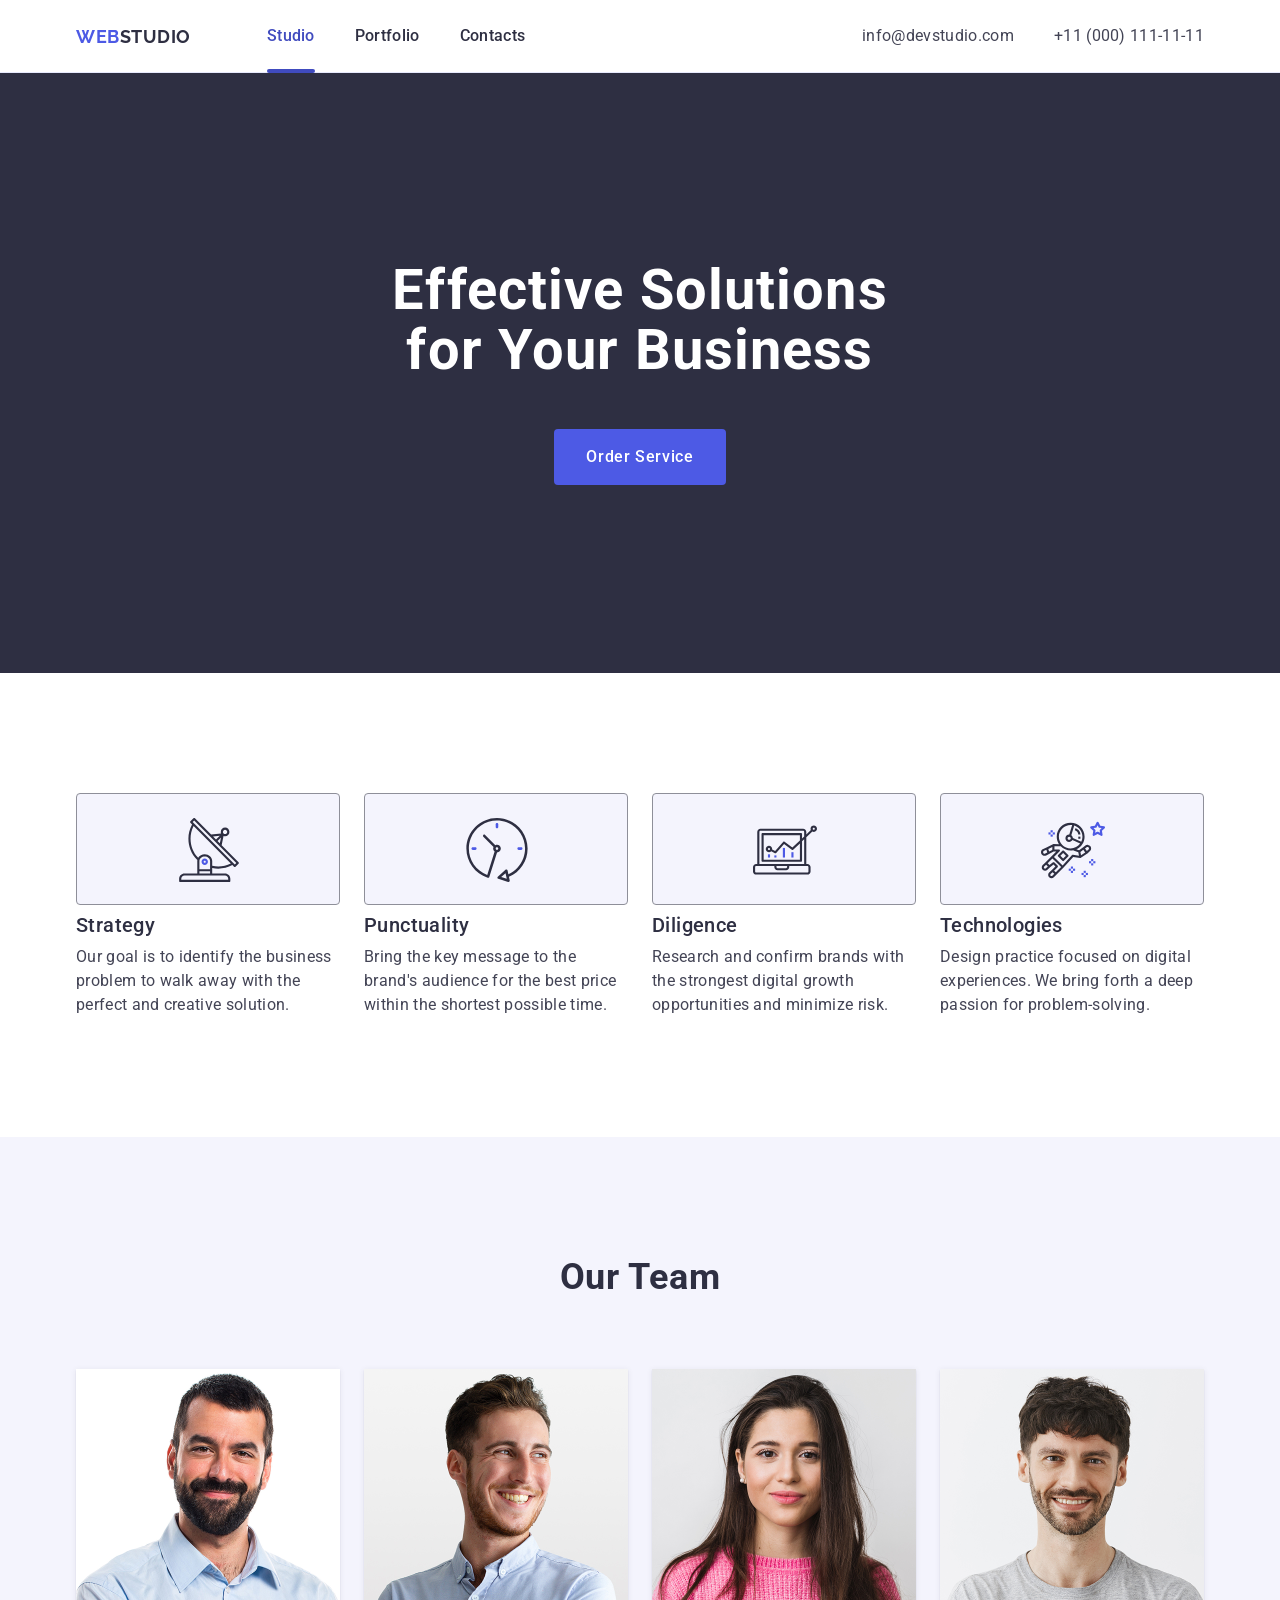
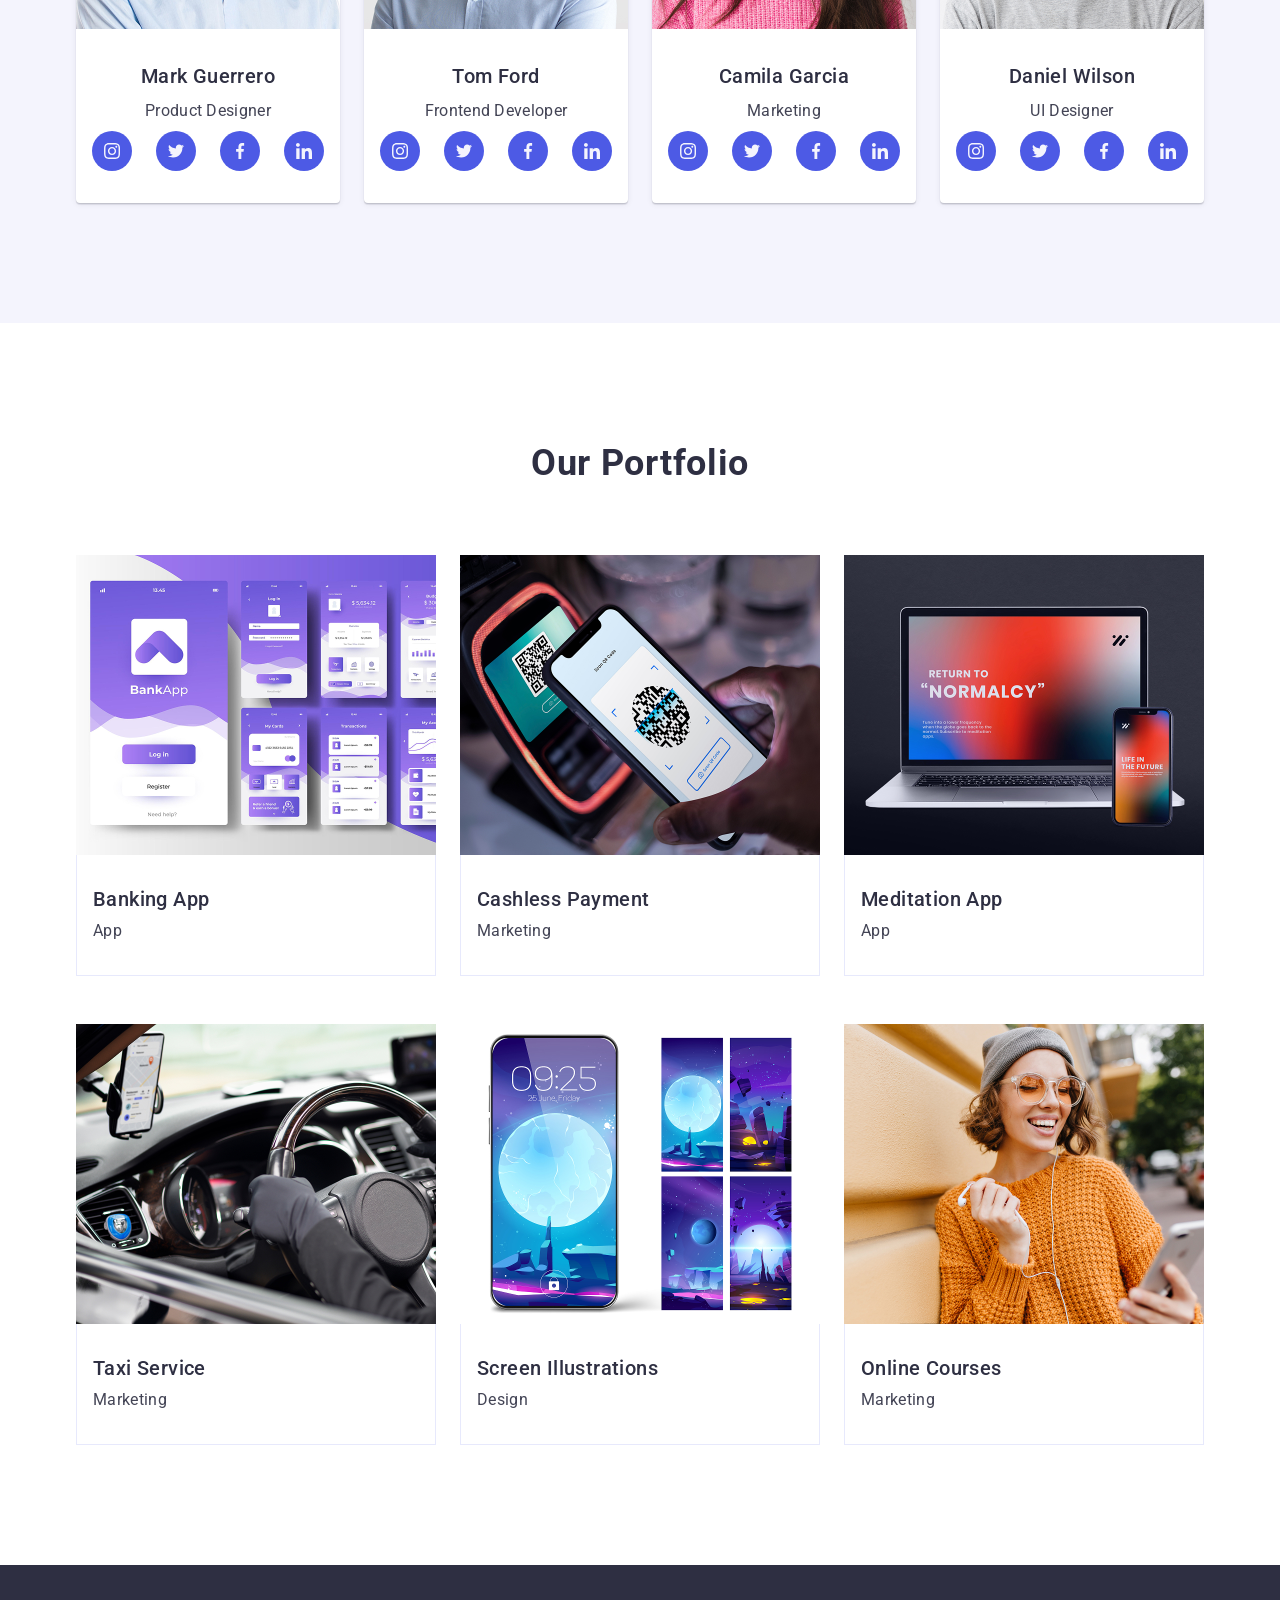
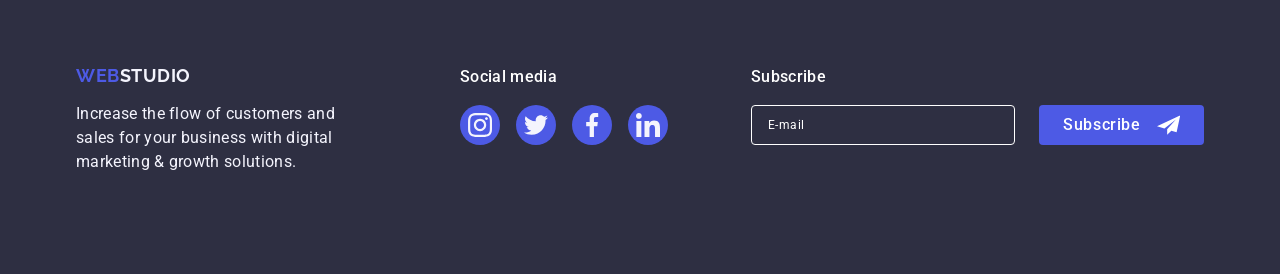
==== commit 07b7eb13: "added transforms" ====
--- a/index.html
+++ b/index.html
@@ -471,10 +471,12 @@
                 placeholder="E-mail"
               />
               <div class="footer-btn">
-                <button class="subscribe-btn" type="submit">Subscribe</button>
-                <svg class="telegramm-icon" width="24" height="24">
-                  <use href="./images/icons.svg#icon-telegram"></use>
-                </svg>
+                <button class="subscribe-btn" type="submit">
+                  Subscribe
+                  <svg class="telegramm-icon" width="24" height="24">
+                    <use href="./images/icons.svg#icon-telegram"></use>
+                  </svg>
+                </button>
               </div>
             </div>
           </form>
@@ -492,57 +494,51 @@
 
         <p class="modal-title">Leave your contacts and we will call you back</p>
 
-        <form class="form" action="">
+        <form class="form">
           <div class="label-wrapper">
-            <label class="form-label">
-              Name
-              <div class="input-wrapper">
-                <input
-                  class="form-input"
-                  type="text"
-                  name="username"
-                  autofocus
-                />
-                <svg class="input-icon" width="18" height="18">
-                  <use href="./images/icons.svg#icon-person-black"></use>
-                </svg>
-              </div>
-            </label>
+            <label class="form-label" for="username">Name</label>
+            <div class="input-wrapper">
+              <input
+                class="form-input"
+                id="username"
+                type="text"
+                name="username"
+                autofocus
+              />
+              <svg class="input-icon" width="18" height="24">
+                <use href="./images/icons.svg#icon-person-black"></use>
+              </svg>
+            </div>
           </div>
           <div class="label-wrapper">
-            <label class="form-label">
-              Phone
-              <div class="input-wrapper">
-                <input class="form-input" type="tel" name="phone" />
-                <svg class="input-icon" width="18" height="24">
-                  <use href="./images/icons.svg#icon-phone"></use>
-                </svg>
-              </div>
-            </label>
+            <label class="form-label" for="phone">Phone</label>
+            <div class="input-wrapper">
+              <input class="form-input" type="tel" id="phone" name="phone" />
+              <svg class="input-icon" width="18" height="24">
+                <use href="./images/icons.svg#icon-phone"></use>
+              </svg>
+            </div>
           </div>
           <div class="label-wrapper">
-            <label class="form-label">
-              Email
-              <div class="input-wrapper">
-                <input class="form-input" type="email" name="email" />
-                <svg class="input-icon" width="18" height="24">
-                  <use href="./images/icons.svg#icon-email"></use>
-                </svg>
-              </div>
-            </label>
+            <label class="form-label" for="email">Email</label>
+            <div class="input-wrapper">
+              <input class="form-input" id="email" type="email" name="email" />
+              <svg class="input-icon" width="18" height="24">
+                <use href="./images/icons.svg#icon-email"></use>
+              </svg>
+            </div>
           </div>
           <div class="label-wrapper">
-            <label class="form-label">
-              Comment
-              <div class="input-wrapper">
-                <textarea
-                  class="input-comment"
-                  name="comment"
-                  rows="6"
-                  placeholder="Text input"
-                ></textarea>
-              </div>
-            </label>
+            <label class="form-label" for="comment">Comment</label>
+            <div class="input-wrapper">
+              <textarea
+                class="input-comment"
+                name="comment"
+                id="comment"
+                rows="6"
+                placeholder="Text input"
+              ></textarea>
+            </div>
           </div>
           <div class="agreement-container">
             <label class="feedback-agreement">
--- a/css/styles.css
+++ b/css/styles.css
@@ -274,9 +274,7 @@
     background-color: #FFFFFF;
     width: calc( (100% - 72px) /4 );
     border-radius: 0 0 4px 4px;
-    box-shadow: 0 1px 0 6px rgba(46, 47, 66, 0.08),
-        0 1px 0 1px rgba(46, 47, 66, 0.16),
-        0 2px 0 1px rgba(46, 47, 66, 0.08);
+    box-shadow: 0 2px 1px 0 rgba(46, 47, 66, 0.08), 0 1px 1px 0 rgba(46, 47, 66, 0.16), 0 1px 6px 0 rgba(46, 47, 66, 0.08);
 }
 
 .person-name {
@@ -520,6 +518,7 @@
     line-height: 200%;
     letter-spacing: 0.04em;
     color: #FFFFFF;
+    transition: border-color 250ms cubic-bezier(0.4, 0, 0.2, 1);
 }
 .footer-form-input::placeholder {
     color: #FFFFFF;
@@ -531,15 +530,16 @@
     border-color: #31D0AA;
     outline: none;
 }
-
 .footer-btn {
-    position: relative;
+    display: flex;
+    align-items: center;
 }
 
 .subscribe-btn {
     display: flex;
     align-items: center;
     border: none;
+    gap: 16px;
     
     border-radius: 4px;
     padding: 8px 24px;
@@ -566,10 +566,7 @@
 
 
 .telegramm-icon {
-    position: absolute;
-    top: 50%;
-    right: 24px;
-    transform: translateY(-50%);
+    display: block;
 }
 /* #endregion */
 
@@ -587,8 +584,10 @@
 align-items: center;
 
 opacity: 0;
+visibility: hidden;
 pointer-events: none;
-transition: opacity 250ms cubic-bezier(0.4, 0, 0.2, 1);
+
+transition: opacity 250ms cubic-bezier(0.4, 0, 0.2, 1), visibility 250ms cubic-bezier(0.4, 0, 0.2, 1);
 }
 
 .modal-overlay.is-open {
@@ -597,8 +596,9 @@
 }
 .modal {
     width: 408px;
-    background-color: #fff;
+    background-color: #fcfcfc;
     border-radius: 4px;
+    box-shadow: 0 1px 1px 0 rgba(0, 0, 0, 0.14), 0 1px 3px 0 rgba(0, 0, 0, 0.12), 0 2px 1px 0 rgba(0, 0, 0, 0.2);
     position: relative;
     padding-left: 24px;
     padding-right: 24px;
@@ -681,6 +681,7 @@
     fill: #2E2F42;
 
     transform: translateY(-50%);
+    transition: fill 250ms cubic-bezier(0.4, 0, 0.2, 1);
 }
 .form-input:focus+.input-icon {
     fill: #4D5AE5;
@@ -702,6 +703,7 @@
     line-height: 117%;
     letter-spacing: 0.04em;
     color: rgba(46, 47, 66, 0.4);
+    transition: border-color 250ms cubic-bezier(0.4, 0, 0.2, 1);
 }
 
 .input-comment:focus {
@@ -744,6 +746,7 @@
 
 .agreement-icon {
     fill: #F4F4FD;
+    transition: background-color 250ms cubic-bezier(0.4, 0, 0.2, 1);
     opacity: 0;
 }
 .visually-hidden:checked+.feedback-toggler {
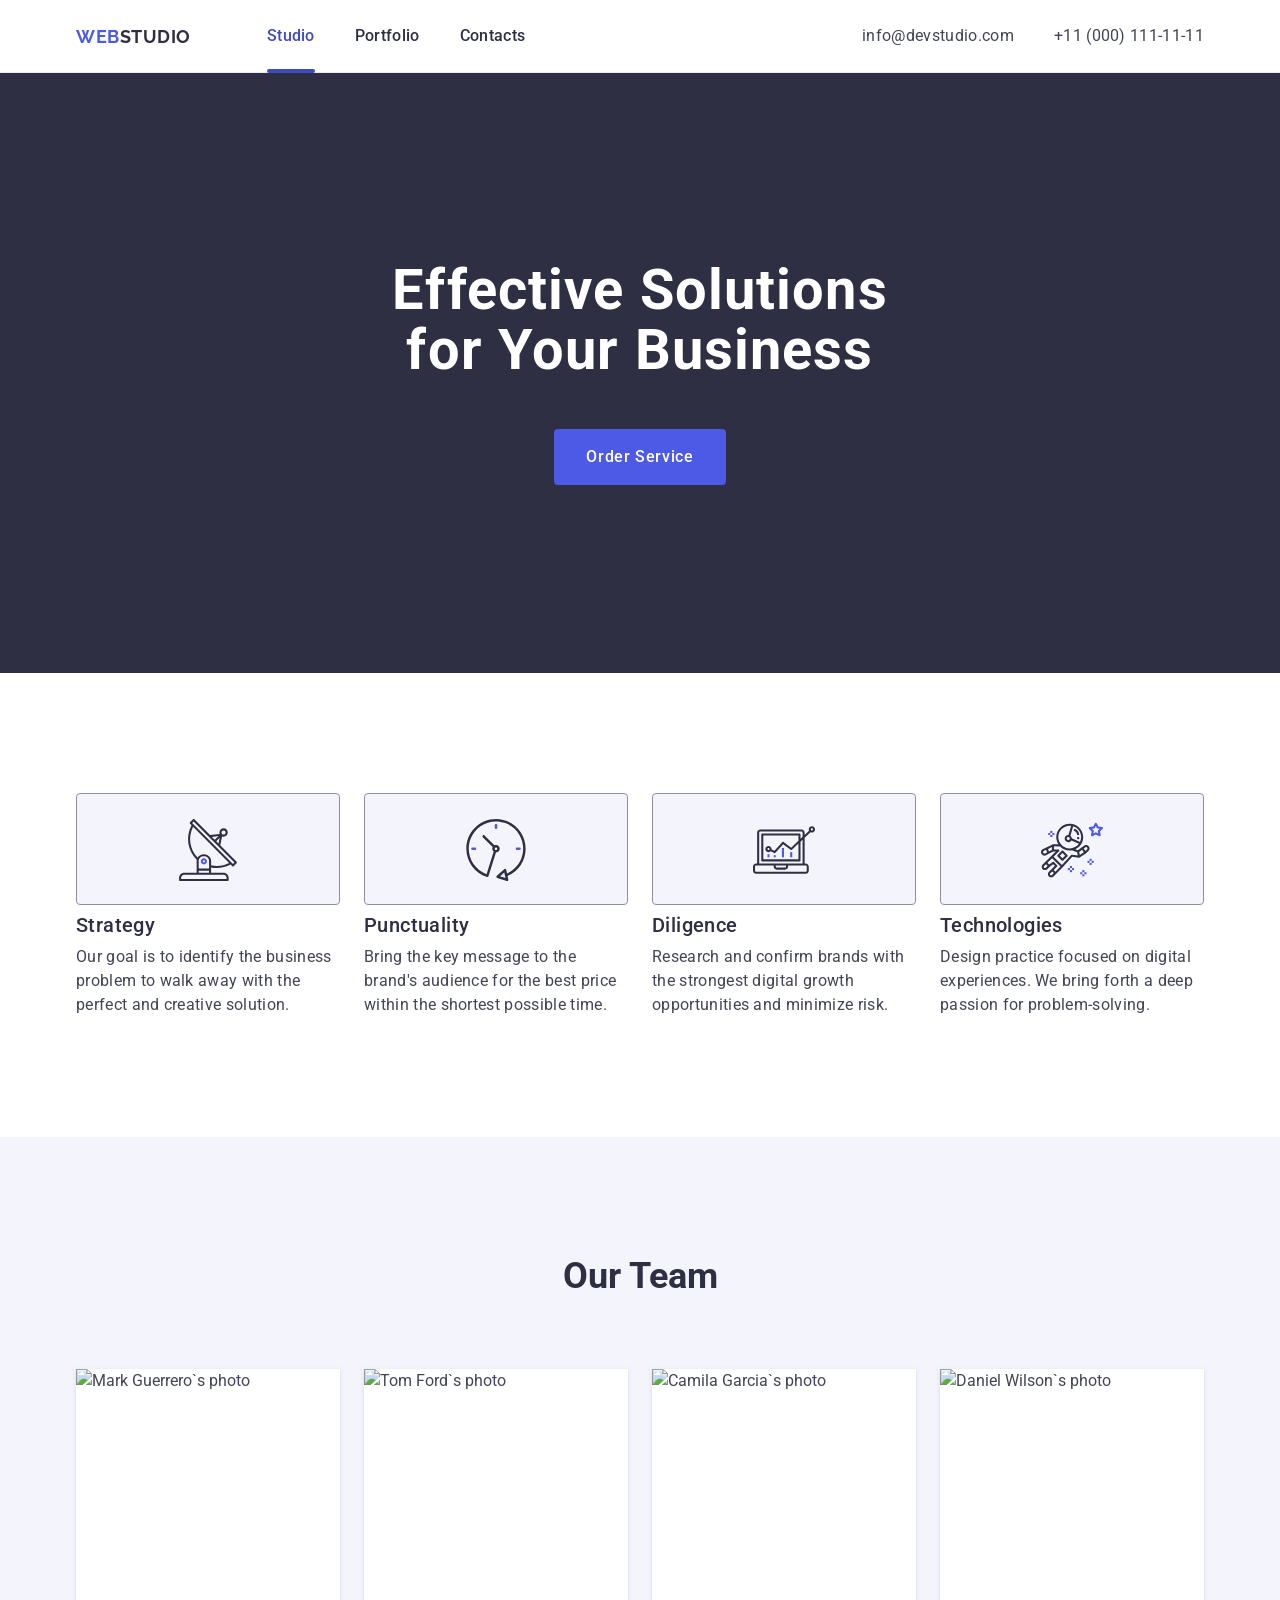
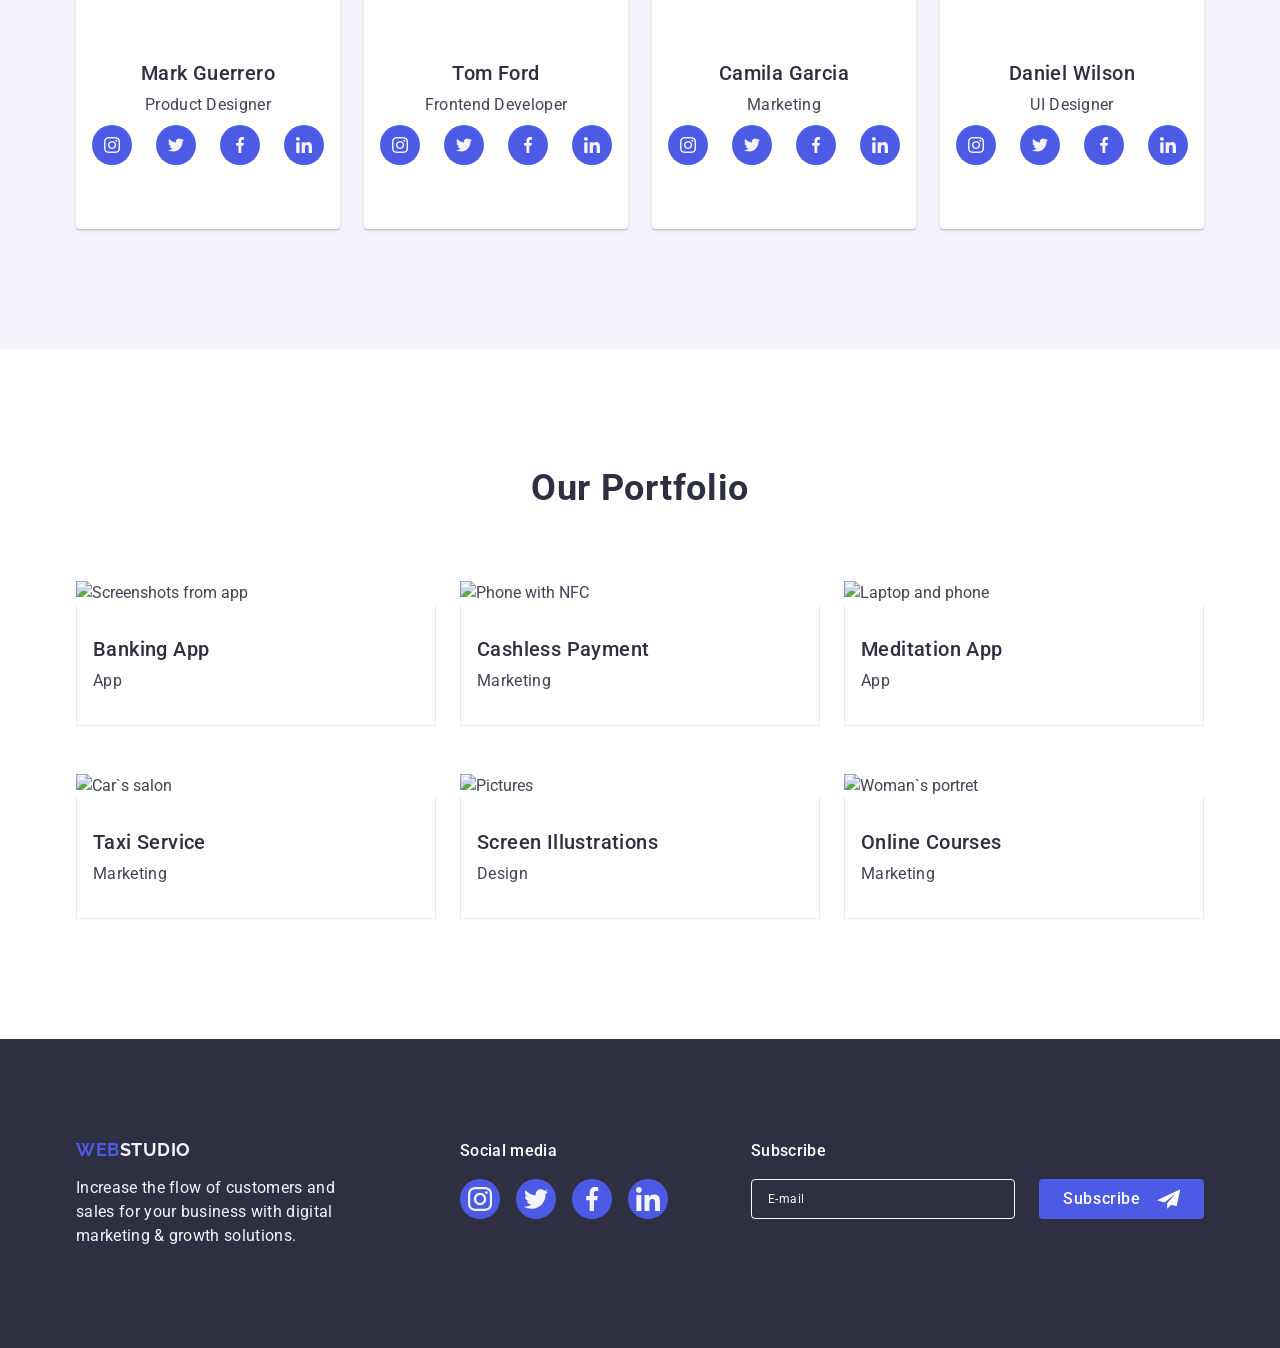
==== commit 68bc14d6: "draft" ====
--- a/index.html
+++ b/index.html
@@ -24,27 +24,35 @@
         <a href="./index.html" class="logo"
           ><span class="accent">Web</span>Studio</a
         >
-        <nav class="nav">
-          <ul class="nav-list">
-            <li><a href="./index.html" class="nav-link current">Studio</a></li>
-            <li><a href="" class="nav-link">Portfolio</a></li>
-            <li><a href="" class="nav-link">Contacts</a></li>
-          </ul>
-        </nav>
-        <address class="contacts">
-          <ul class="contact-list">
-            <li>
-              <a class="contact-link" href="mailto:info@devstudio.com"
-                >info@devstudio.com</a
-              >
-            </li>
-            <li>
-              <a class="contact-link" href="tel:+110001111111"
-                >+11 (000) 111-11-11</a
-              >
-            </li>
-          </ul>
-        </address>
+        <svg class="menu-icon" width="24" height="24">
+          <path d="M3 6h18M3 12h18M3 18h18" stroke="black" stroke-width="2" />
+        </svg>
+
+        <div class="nav-contacts-thumb">
+          <nav class="nav">
+            <ul class="nav-list">
+              <li>
+                <a href="./index.html" class="nav-link current">Studio</a>
+              </li>
+              <li><a href="" class="nav-link">Portfolio</a></li>
+              <li><a href="" class="nav-link">Contacts</a></li>
+            </ul>
+          </nav>
+          <address class="contacts">
+            <ul class="contact-list">
+              <li>
+                <a class="contact-link" href="mailto:info@devstudio.com"
+                  >info@devstudio.com</a
+                >
+              </li>
+              <li>
+                <a class="contact-link" href="tel:+110001111111"
+                  >+11 (000) 111-11-11</a
+                >
+              </li>
+            </ul>
+          </address>
+        </div>
       </div>
     </header>
 
@@ -118,7 +126,11 @@
           <ul class="team-list">
             <li class="person">
               <img
-                src="./images/markguerrero.jpg"
+                src="./images/markguerrero-1.jpg"
+                srcset="
+                  ./images/markguerrero-1.jpg 1x,
+                  ./images/markguerrero.jpg   2x
+                "
                 alt="Mark Guerrero`s photo"
                 width="264"
                 height="260"
@@ -160,7 +172,8 @@
             </li>
             <li class="person">
               <img
-                src="./images/tomford.jpg"
+                src="./images/tomford-1.jpg"
+                srcset="./images/tomford-1.jpg 1x, ./images/tomford.jpg 2x"
                 alt="Tom Ford`s photo"
                 width="264"
                 height="260"
@@ -202,7 +215,11 @@
             </li>
             <li class="person">
               <img
-                src="./images/camilagarcia.jpg"
+                src="./images/camilagarcia-1.jpg"
+                srcset="
+                  ./images/camilagarcia-1.jpg 1x,
+                  ./images/camilagarcia.jpg   2x
+                "
                 alt="Camila Garcia`s photo"
                 width="264"
                 height="260"
@@ -244,7 +261,11 @@
             </li>
             <li class="person">
               <img
-                src="./images/danielwilson.jpg"
+                src="./images/danielwilson-1.jpg"
+                srcset="
+                  ./images/danielwilson-1.jpg 1x,
+                  ./images/danielwilson.jpg   2x
+                "
                 alt="Daniel Wilson`s photo"
                 width="264"
                 height="260"
@@ -295,7 +316,12 @@
             <li class="portfolio-item">
               <div class="box">
                 <img
-                  src="./images/bankingapp.jpg"
+                  class="portfolio-photo"
+                  src="./images/bankingapp-1.jpg"
+                  srcset="
+                    ./images/bankingapp-1.jpg 1x,
+                    ./images/bankingapp.jpg   2x
+                  "
                   alt="Screenshots from app"
                   width="360"
                 />
@@ -315,7 +341,12 @@
             <li class="portfolio-item">
               <div class="box">
                 <img
-                  src="./images/cashlesspayment.jpg"
+                  class="portfolio-photo"
+                  src="./images/cashlesspayment-1.jpg"
+                  srcset="
+                    ./images/cashlesspayment-1.jpg 1x,
+                    ./images/cashlesspayment.jpg   2x
+                  "
                   alt="Phone with NFC"
                   width="360"
                 />
@@ -335,7 +366,12 @@
             <li class="portfolio-item">
               <div class="box">
                 <img
-                  src="./images/meditationapp.jpg"
+                  class="portfolio-photo"
+                  src="./images/meditationapp-1.jpg"
+                  srcset="
+                    ./images/meditationapp-1.jpg 1x,
+                    ./images/meditationapp.jpg   2x
+                  "
                   alt="Laptop and phone"
                   width="360"
                 />
@@ -355,7 +391,12 @@
             <li class="portfolio-item">
               <div class="box">
                 <img
-                  src="./images/taxiservice.jpg"
+                  class="portfolio-photo"
+                  src="./images/taxiservice-1.jpg"
+                  srcset="
+                    ./images/taxiservice-1.jpg 1x,
+                    ./images/taxiservice.jpg   2x
+                  "
                   alt="Car`s salon"
                   width="360"
                 />
@@ -375,7 +416,12 @@
             <li class="portfolio-item">
               <div class="box">
                 <img
-                  src="./images/screenillustrations.jpg"
+                  class="portfolio-photo"
+                  src="./images/screenillustrations-1.jpg"
+                  srcset="
+                    ./images/screenillustrations-1.jpg 1x,
+                    ./images/screenillustrations.jpg   2x
+                  "
                   alt="Pictures"
                   width="360"
                 />
@@ -395,7 +441,12 @@
             <li class="portfolio-item">
               <div class="box">
                 <img
-                  src="./images/onlinecourses.jpg"
+                  class="portfolio-photo"
+                  src="./images/onlinecourses-1.jpg"
+                  srcset="
+                    ./images/onlinecourses-1.jpg 1x,
+                    ./images/onlinecourses.jpg   2x
+                  "
                   alt="Woman`s portret"
                   width="360"
                 />
@@ -483,6 +534,70 @@
         </div>
       </div>
     </footer>
+
+    <div class="menu-overlay">
+      <div class="menu-modal">
+        <button class="menu-btn-close" type="button">
+          <svg class="menu-btn-icon" width="8" height="8">
+            <use href="./images/icons.svg#icon-close"></use>
+          </svg>
+        </button>
+        <nav class="nav-menu">
+          <ul class="menu-list">
+            <li>
+              <a href="./index.html" class="menu-nav-link current">Studio</a>
+            </li>
+            <li><a href="" class="menu-nav-link">Portfolio</a></li>
+            <li><a href="" class="menu-nav-link">Contacts</a></li>
+          </ul>
+        </nav>
+        <address class="menu-contacts">
+          <ul class="menu-contact-list">
+            <li>
+              <a class="menu-contact-link" href="mailto:info@devstudio.com"
+                >info@devstudio.com</a
+              >
+            </li>
+            <li>
+              <a class="menu-contact-link" href="tel:+110001111111"
+                >+11 (000) 111-11-11</a
+              >
+            </li>
+          </ul>
+        </address>
+
+        <ul class="menu-social-media">
+          <li class="menu-social-link">
+            <a href="" class="menu-link">
+              <svg class="menu-social-icon" width="24" height="24">
+                <use href="./images/icons.svg#icon-instagram-2"></use>
+              </svg>
+            </a>
+          </li>
+          <li class="menu-social-link">
+            <a href="" class="menu-link">
+              <svg class="menu-social-icon" width="24" height="24">
+                <use href="./images/icons.svg#icon-twitter-1"></use>
+              </svg>
+            </a>
+          </li>
+          <li class="menu-social-link">
+            <a href="" class="menu-link">
+              <svg class="menu-social-icon" width="24" height="24">
+                <use href="./images/icons.svg#icon-facebook-1"></use>
+              </svg>
+            </a>
+          </li>
+          <li class="menu-social-link">
+            <a href="" class="menu-link">
+              <svg class="menu-social-icon" width="24" height="24">
+                <use href="./images/icons.svg#icon-linkedin-1"></use>
+              </svg>
+            </a>
+          </li>
+        </ul>
+      </div>
+    </div>
 
     <div class="modal-overlay">
       <div class="modal">
--- a/css/styles.css
+++ b/css/styles.css
@@ -1,5 +1,4 @@
 /* #region Global style */
-
 *,
 *::before,
 *::after {
@@ -34,13 +33,26 @@
 
 img {
     display: block;
-    width: 100%;
+    max-width: 100%;
+    height: auto;
 } 
 
 .container { 
+    max-width: 320px;
+    padding: 0 16px;
+    margin: 0 auto;
+}
+@media screen and (min-width:768px) {
+    .container {
+    max-width: 768px;
+    }
+}
+@media screen and (min-width:1158px) {
+    .container {
     max-width: 1158px;
     padding: 0 15px;
-    margin: 0 auto;
+    margin: 0 auto; 
+    }
 }
 /* #endregion */
 
@@ -53,9 +65,11 @@
 }
 .header {
     border-bottom: 1px solid #E7E9FC;
-    box-shadow: 0 1px 0 6px rgba(46, 47, 66, 0.08),
+    padding-top: 16px;
+    padding-bottom: 16px;
+    /* box-shadow: 0 1px 0 6px rgba(46, 47, 66, 0.08),
         0 1px 0 1px rgba(46, 47, 66, 0.16),
-        0 2px 0 1px rgba(46, 47, 66, 0.08);
+        0 2px 0 1px rgba(46, 47, 66, 0.08); */
 }
 .logo {
     font-family: "Raleway",
@@ -70,11 +84,30 @@
 .accent {
     color: #4D5AE5;
 }
-
+.nav-contacts-thumb {
+    display: none;
+}
+.menu-icon {
+    margin-left: auto;
+}
+
+@media screen and (min-width:768px) and (max-width:1158px) {
+.header {
+    padding-top: 0;
+    padding-bottom: 0;
+}
+.menu-icon {
+    display: none;
+}
+.nav-contacts-thumb {
+    display: flex;
+    align-items: center;
+    width: 100%;
+}
 .nav-list {
     display: flex;
     gap: 40px;
-    margin-left: 76px;
+    margin-left: 120px;
 }
 .nav-link {
     font-weight: 500;
@@ -109,8 +142,9 @@
 
 
 .contact-link {
-    font-size: 16px;
-    letter-spacing: 0.02em;
+    font-size: 12px;
+    letter-spacing: 0.04em;
+    line-height: 1.17;
     font-style: normal;
     color:#434455;
     display: block;
@@ -123,11 +157,87 @@
 }
 
 .contacts {
-    margin-left: auto;;
+    margin-left: auto;
 }
 .contact-list {
     display: flex;
+    flex-direction: column;
+    gap: 12px;
+} 
+}
+
+@media screen and (min-width:1158px) {
+.header {
+    padding-top: 0;
+    padding-bottom: 0;
+    box-shadow: 0 1px 0 6px rgba(46, 47, 66, 0.08),
+    0 1px 0 1px rgba(46, 47, 66, 0.16),
+    0 2px 0 1px rgba(46, 47, 66, 0.08); 
+}
+.menu-icon {
+    display: none;
+}
+.nav-contacts-thumb {
+    display: flex;
+    justify-content: space-between;
+    align-items: center;
+    width: 100%;
+}
+.nav-list {
+    display: flex;
     gap: 40px;
+    margin-left: 76px;
+}
+.nav-link {
+    font-weight: 500;
+    font-size: 16px; 
+    letter-spacing: 0.02em;
+    color:#2E2F42;
+
+    display: block;
+    padding: 24px 0;
+    position: relative;
+    transition: color 250ms cubic-bezier(0.4, 0, 0.2, 1);
+}
+.nav-link:hover,
+.nav-link:focus
+{
+    color: #404BBF;
+}
+.nav-link.current {
+    color: #404BBF;
+}
+
+.nav-link.current::after {
+    content: "";
+    position: absolute;
+    left: 0;
+    bottom: -1px;
+    width: 100%;
+    height: 4px;
+    background-color: #404BBF;
+    border-radius: 2px;
+}
+
+
+.contact-link {
+    font-size: 16px;
+    letter-spacing: 0.02em;
+    font-style: normal;
+    color:#434455;
+    display: block;
+    transition: color 250ms cubic-bezier(0.4, 0, 0.2, 1);
+    
+    }
+.contact-link:hover,
+.contact-link:focus {
+    color: #404BBF;
+}
+
+.contact-list {
+    display: flex;
+    gap: 40px;
+} 
 }
 
 /* #endregion */
@@ -135,35 +245,38 @@
 /* #region Hero */
 .hero {
     background-color: #2E2F42;
-    padding-top: 188px;
-    padding-bottom: 188px;
-    background-image: linear-gradient(
-        to bottom, 
-        rgba(46, 47, 66, 0.7),
-        rgba(46, 47, 66, 0.7)),
-        url(../images/people-office-bc.png);
+    padding-top: 72px;
+    padding-bottom: 72px;
+    width: 100%;
+    max-width: 320px;
+    /* min-height: 432px; */
+
+        background-image: linear-gradient(to bottom,
+                rgba(46, 47, 66, 0.7),
+                rgba(46, 47, 66, 0.7)),
+            url(../images/hero-mobile.png);
         background-size: cover;
         background-repeat: no-repeat;
         background-position: center;
-        height: 600px;
-        max-width: 1440px;
         margin: 0 auto;
 }
+
 .main-title {
+    font-weight: 700;
+    font-size: 36px;
+    line-height: 1.11;
+    letter-spacing: 0.02em;
+    text-align: center;
     color: #FFFFFF;
-    font-size: 56px;
-    line-height: 1.07;
-    font-weight: 700;
-    text-align: center;
-    letter-spacing: 0.02em;
-
-    width: 496px;
-    height: 120px;
-    margin-bottom: 48px;
-}
+    
+    width: 216px;
+    height: 160px;
+        margin-bottom: 72px;
+    }
+
 .button {
     background-color: #4D5AE5;
-    color:#FFFFFF;
+    color: #FFFFFF;
     font-size: 16px;
     font-weight: 500;
     line-height: 1.5;
@@ -172,7 +285,7 @@
     padding: 16px 32px;
     border-radius: 4px;
     border: none;
-    transition: background-color 250ms cubic-bezier(0.4, 0, 0.2, 1);
+    transition: background-color 250ms cubic-bezier(0.4, 0, 0.2, 1); 
 }
 .button:hover,
 .button:active,
@@ -185,13 +298,58 @@
     flex-direction: column;
     align-items: center;
 }
+ @media screen and (min-width:768px) {
+    .hero {
+            padding-top: 112px;
+            padding-bottom: 112px;
+            width: 100%;;
+            min-height: 436px;
+            max-width: 768px;
+                /* min-height: 432px; */
+            
+                background-image: linear-gradient(to bottom,
+                        rgba(46, 47, 66, 0.7),
+                        rgba(46, 47, 66, 0.7)),
+                    url(../images/hero-tablet.png);
+        }
+        .main-title {
+            font-size: 56px;
+            line-height: 1.07;
+    
+            width: 496px;
+            height: 120px;
+            margin-bottom: 36px;
+        }
+}
+@media screen and (min-width:1158px) {
+    .hero {
+        padding-top: 188px;
+        padding-bottom: 188px;
+        height: 600px;
+        max-width: 1440px;
+            /* min-height: 432px; */
+        
+            background-image: linear-gradient(to bottom,
+                    rgba(46, 47, 66, 0.7),
+                    rgba(46, 47, 66, 0.7)),
+                url(../images/hero-desktop.png);
+    }
+    .main-title {
+        font-size: 56px;
+        line-height: 1.07;
+
+        width: 496px;
+        height: 120px;
+        margin-bottom: 48px; 
+    }
+}
 
 /* #endregion */
 
 /* #region Features */
 .our-features {
-    padding-top: 120px;
-    padding-bottom: 120px;
+    padding-top: 96px;
+    padding-bottom: 96px;
 }
 .features-container{
     align-content: center;
@@ -211,13 +369,63 @@
 }
 .features-list {
     display: flex;
+    gap: 72px;
+    flex-direction: column;
+}
+
+.features-icon {
+    display: none;
+
+}
+.features-item-title {
+    font-weight: 700;
+    font-size: 36px;
+    line-height: 1.11;
+    letter-spacing: 0.02em;
+    text-align: center;
+    color: #2E2F42;
+    margin-bottom: 8px;
+}
+.features-text {
+    font-size: 16px;
+    font-weight: 500;
+    letter-spacing: 0.02em;
+    color: #434455;
+    line-height: 1.5;
+}
+ @media screen and (min-width:768px) {
+    .features-container {
+        align-content: start;
+    }
+    .features-list {
+        flex-direction: row;
+        gap: 72px 24px;
+        flex-wrap: wrap;
+    }
+    .features-item {
+    width: calc((100% - 24px) / 2);
+    } 
+    .features-item-title {
+        text-align: start;
+    }
+ }
+
+@media screen and (min-width:1158px) {
+.our-features {
+    padding-top: 120px;
+    padding-bottom: 120px; 
+}
+.features-list {
     flex-wrap: wrap;
-    gap: 24px;
-}
+    flex-direction: row;
+    gap: 24px; 
+}
+
 .features-item {
     width: calc((100% - 72px) / 4);
-}
+}  
 .features-icon {
+    display: flex;
     background-color: #F4F4FD;
     padding: 24px 100px 24px 100px;
     border: 1px solid #8E8F99;
@@ -225,21 +433,16 @@
     width: 264px;
     height: 112px;
     margin-bottom: 8px;
-
 }
 .features-item-title {
-    color: #2E2F42;
     font-size: 20px;
     line-height: 1.2;
     font-weight: 500;
-    letter-spacing: 0.02em;
-
-    margin-bottom: 8px;
-}
-.features-text {
-    font-size: 16px;
-    letter-spacing: 0.02em;
-    color: #434455;
+    text-align: start;
+}
+    .features-text {
+        font-weight: 400;
+}
 }
 
 /* #endregion */
@@ -247,34 +450,35 @@
 /* #region Team */
 .our-team {
     background-color: #F4F4FD;
-    padding-top: 120px;
-    padding-bottom: 120px;
+    padding-top: 96px;
+    padding-bottom: 96px;
 }
 .team-container {
     display: flex;
     flex-direction: column;
     justify-content: center;
+    align-items: center;
 }
 .team-title {
+    font-weight: 700;
     font-size: 36px;
-    font-weight: 700;
+    line-height: 1.11;
+    text-align: center;
     color: #2E2F42;
-    text-align: center;
-    line-height: 1.111;
-    letter-spacing: 0.02em;
 
     margin-bottom: 72px;
 }
 .team-list {
     display: flex;
-    flex-wrap: wrap;
-    gap: 24px;
+    flex-direction: column;
+    gap: 72px;
 }
 .person {
     background-color: #FFFFFF;
-    width: calc( (100% - 72px) /4 );
     border-radius: 0 0 4px 4px;
     box-shadow: 0 2px 1px 0 rgba(46, 47, 66, 0.08), 0 1px 1px 0 rgba(46, 47, 66, 0.16), 0 1px 6px 0 rgba(46, 47, 66, 0.08);
+    padding: 0px 0px 32px;
+    width: 264px;
 }
 
 .person-name {
@@ -284,12 +488,14 @@
     font-weight: 500;
     letter-spacing: 0.02em;
     margin-bottom: 8px;
+    line-height: 1.2;
 }
 .person-text {
     text-align: center;
     letter-spacing: 0.02em;
     line-height: 1.5;
     margin-bottom: 8px;
+    font-size: 16px;
 }
 .social-media {
     display: flex;
@@ -319,36 +525,70 @@
 .name-job {
     padding: 32px 16px;
 }
+@media screen and (min-width:768px) and (max-width:1158px) {
+    .our-team {
+        align-items: center;
+    }
+
+    .team-list {
+        flex-direction: row;
+        flex-wrap: wrap;
+        gap: 64px 24px;
+        justify-content: center;
+    }
+    
+    .person {
+        width: calc((100% - 24px) / 2);
+            width: 264px;
+            height: 428px;
+    }
+
+}
+@media screen and (min-width:1158px) {
+    .our-team {
+        padding-top: 120px;
+        padding-bottom: 120px;
+    }
+    .team-list {
+        flex-direction: row;
+        flex-wrap: wrap;
+        gap: 24px;
+    }
+    .person {
+        width: calc( (100% - 72px) /4 ); 
+    }
+}
+
 /* #endregion */
 
 /* #region Portfolio */
 
 .portfolio {
-    padding-top: 120px;
-    padding-bottom: 120px;
-}
-.portfolio-container {
-    align-content: center;
+    padding-top: 96px;
+    padding-bottom: 96px;
 }
 .portfolio-title {
+    font-family: var(--font-family);
+    font-weight: 700;
     font-size: 36px;
-    font-weight: 700;
+    line-height: 1.11;
+    letter-spacing: 0.02em;
+    text-align: center;
     color: #2E2F42;
-    text-align: center;
-    letter-spacing: 0.02em;
-    line-height: 1.111;
-
-    margin-bottom: 72px;
+    margin-bottom: 72px; 
+
 }
 .portfolio-list {
     display: flex;
-    flex-wrap: wrap;
-    gap: 48px 24px;
+    flex-direction: column;
+    gap: 48px;
 }
 .portfolio-item {
-    width: calc( (100% - 48px) /3 );
+    width: 288px;
+    height: 100%;
     transition: box-shadow 250ms cubic-bezier(0.4, 0, 0.2, 1);
 }
+
 .portfolio-item-title {
     color: #2E2F42;
     font-size: 20px;
@@ -379,7 +619,7 @@
     left: 0;
     bottom: 0;
     width: 100%;
-    height: 300px;
+    height: 100%;
     background-color: #4D5AE5;
 
     transform: translateY(100%);
@@ -387,10 +627,12 @@
 }
 .overlay p {
     color: #F4F4FD;
-    padding: 40px 32px 164px 32px;
+    padding-top: 40px;
+    padding-right: 32px;
+    padding-left: 32px;
     margin: 0;
     font-size: 16px;
-    line-height: 150%;
+    line-height: 1.5;
     letter-spacing: 0.02em;
 }
 
@@ -401,6 +643,36 @@
     box-shadow: 0 1px 0 6px rgba(46, 47, 66, 0.08),
         0 1px 0 1px rgba(46, 47, 66, 0.16),
         0 2px 0 1px rgba(46, 47, 66, 0.08);
+}
+@media screen and (min-width:768px) {
+    .portfolio-list {
+        flex-direction: row;
+        flex-wrap: wrap;
+        gap: 72px 24px;
+    }
+    
+    .portfolio-item {
+        width: calc((100% - 24px) / 2);
+    }
+}
+
+@media screen and (min-width:1158px) { 
+    .portfolio {
+        padding-top: 120px;
+        padding-bottom: 120px;
+    }
+        
+    .portfolio-container {
+        align-content: center; 
+    } 
+    .portfolio-list {
+        flex-direction: row;
+        flex-wrap: wrap;
+        gap: 48px 24px; 
+    }  
+    .portfolio-item {
+        width: calc( (100% - 48px) /3 );
+    }
 }
 
 /* #endregion */
@@ -414,20 +686,18 @@
     line-height: 1.5;
     letter-spacing: 0.02em;
     font-weight: 400;
-
-    padding-top: 100px;
-    padding-bottom: 100px;
+    padding-top: 96px;
+    padding-bottom: 96px;
+
 }
 .footer-container {
     display: flex;
-    flex-direction: row;
-    align-items: baseline;
+    flex-direction: column;
+    gap: 72px;
 }
 .footer-logo-text{
     display: flex;
-    flex-direction: column;
-    margin-right: 120px;
-    
+    flex-direction: column;   
 }
 
 .footer-logotype {
@@ -436,9 +706,10 @@
     text-transform: uppercase;
     font-weight: 700;
     font-size: 18px;
-    line-height: 1.16667;
+    line-height: 1.17;
     letter-spacing: 0.03em;
     color: #F4F4FD;
+    text-align: center;
 
     margin-bottom: 16px;
 }
@@ -446,23 +717,30 @@
     color: #4D5AE5;
 }
 .footer-text {
-    width: 264px;
+    width: 288px;
     height: 72px;
+}
+.footer-social-media-container {
+    display: flex;
+    flex-direction: column;
+    align-items: center;
 }
 .footer-media-text {
     font-weight: 500;
     font-size: 16px;
-    line-height: 150%;
+    line-height: 1.5;
     letter-spacing: 0.02em;
     color: #FFFFFF;
     margin-bottom: 16px;
+    text-align: center;
 }
 .footer-social-media {
     height: 40px;
-    width: 208px;
+    /* flex-wrap: wrap; */
+    width: 208px; 
     display: flex;
     gap: 16px;
-    flex-wrap: wrap;
+    justify-content: space-between;
 }
 .footer-social-link {
     flex-shrink: 0;
@@ -488,11 +766,12 @@
     margin-left: auto;
     max-width: 453px;
     width: 100%;
+    text-align: center;
 }
 .footer-subscribe-text {
     font-weight: 500;
     font-size: 16px;
-    line-height: 150%;
+    line-height: 1.5;
     letter-spacing: 0.02em;
     color: #FFFFFF;
     margin-bottom: 16px;
@@ -501,6 +780,7 @@
 .footer-form {
     display: flex;
     gap: 24px;
+    flex-direction: column;
     align-items: center;
     }
 
@@ -508,14 +788,14 @@
     background-color: transparent;
     border: 1px solid #fff;;
     border-radius: 4px;
-    width: 264px;
-    height: 40px;
+    width: 288px;
+    height: 40px; 
     padding-top: 8px;
     padding-bottom: 8px;
     padding-left: 16px;
 
     font-size: 12px;
-    line-height: 200%;
+    line-height: 2;
     letter-spacing: 0.04em;
     color: #FFFFFF;
     transition: border-color 250ms cubic-bezier(0.4, 0, 0.2, 1);
@@ -549,7 +829,7 @@
     background-color: #4D5AE5;
     font-weight: 500;
     font-size: 16px;
-    line-height: 150%;
+    line-height: 1.5;
     letter-spacing: 0.04em;
     text-align: center;
     color: #FFFFFF;
@@ -567,6 +847,71 @@
 
 .telegramm-icon {
     display: block;
+}
+@media screen and (min-width:768px) and (max-width:1158px) {
+    .footer-container {
+        flex-direction: row;
+        flex-wrap: wrap;
+        gap: 72px 24px;
+    }
+    .footer-logotype {
+        text-align: start;
+    }
+    .footer-logo-text {
+        max-width: 264px;
+        margin-left: 108px;
+    }
+
+
+    .footer-social-media-container {
+        align-items: start;
+    }
+    .subscribe {
+        width: 100%;
+        text-align: left;
+        margin-left: 108px;
+    }
+    .footer-form-input {
+        width: 264px;
+    }
+    .footer-form {
+        flex-direction: row;
+    }
+}
+
+@media screen and (min-width:1158px) {
+    .footer {
+        padding-top: 100px;
+        padding-bottom: 100px;
+    }
+    .footer-container {
+        align-items: center;
+        flex-direction: row;
+        align-items: baseline;
+        gap: 0;
+        justify-content: space-between;
+    }
+    .footer-logo-text {
+        margin-right: 120px;
+    }
+    .footer-logotype {
+        text-align: start;
+    }
+    .footer-text {
+        width: 264px;
+    }
+    .footer-social-media-container {
+        align-items: start;
+    }
+    .subscribe {
+        text-align: left;;
+    }
+    .footer-form-input {
+        width: 264px;
+    }
+    .footer-form {
+        flex-direction: row;
+    }
 }
 /* #endregion */
 
@@ -593,17 +938,19 @@
 .modal-overlay.is-open {
     opacity: 1;
     pointer-events: auto;
+    visibility: visible; 
 }
 .modal {
-    width: 408px;
+    border-radius: 4px;
+    width: 288px; 
     background-color: #fcfcfc;
-    border-radius: 4px;
     box-shadow: 0 1px 1px 0 rgba(0, 0, 0, 0.14), 0 1px 3px 0 rgba(0, 0, 0, 0.12), 0 2px 1px 0 rgba(0, 0, 0, 0.2);
     position: relative;
-    padding-left: 24px;
-    padding-right: 24px;
+    padding-left: 16px;
+    padding-right: 16px;
     padding-top: 72px;
     padding-bottom: 24px;
+
 }
 .modal-btn-close {
     width: 24px;
@@ -617,7 +964,7 @@
     display: flex;
     justify-content: center;
     align-items: center;
-
+    
     transition: background-color 250ms cubic-bezier(0.4, 0, 0.2, 1);
 }
 
@@ -636,11 +983,11 @@
 .modal-title {
     font-weight: 500;
     font-size: 16px;
-    line-height: 150%;
+    line-height: 1.5;
     letter-spacing: 0.02em;
     text-align: center;
     color: #2e2f42;
-
+    
     margin-bottom: 16px;
 }
 
@@ -652,20 +999,21 @@
 .form-label {
     font-weight: 400;
     font-size: 12px;
-    line-height: 117%;
+    line-height: 1.17;
     letter-spacing: 0.04em;
     color: #8e8f99;
-
+    
     margin-bottom: 4px;
 }
 .input-wrapper {
     position: relative;
+    margin-bottom: 8px;
 }
 
 .form-input {
-    width: 360px;
+    padding-left: 38px;
+    width: 256px;
     height: 40px;
-    padding-left: 38px;
     border: 1px solid rgba(46, 47, 66, 0.4);
     border-radius: 4px;
     transition: border-color 250ms cubic-bezier(0.4, 0, 0.2, 1);
@@ -679,7 +1027,7 @@
     top: 50%;
     left: 16px;
     fill: #2E2F42;
-
+    
     transform: translateY(-50%);
     transition: fill 250ms cubic-bezier(0.4, 0, 0.2, 1);
 }
@@ -689,18 +1037,17 @@
 
 .input-comment {
     resize: none;
-    width: 360px;
+    width: 256px;
     height: 120px;
     border: 1px solid rgba(46, 47, 66, 0.4);
     border-radius: 4px;
     padding-left: 16px;
     padding-top: 8px;
-    margin-bottom: 16px;
-
-
+    
+    
     font-weight: 400;
     font-size: 12px;
-    line-height: 117%;
+    line-height: 1.17;
     letter-spacing: 0.04em;
     color: rgba(46, 47, 66, 0.4);
     transition: border-color 250ms cubic-bezier(0.4, 0, 0.2, 1);
@@ -719,16 +1066,6 @@
     display: flex;
     margin-bottom: 24px;
     align-items: center;
-}
-.visually-hidden {
-    position: absolute;
-    width: 1px;
-    height: 1px;
-    margin: -1px;
-    border: 0;
-    padding: 0;
-    clip: rect(0 0 0 0);
-    overflow: hidden;
 }
 
 .feedback-toggler {
@@ -746,7 +1083,7 @@
 
 .agreement-icon {
     fill: #F4F4FD;
-    transition: background-color 250ms cubic-bezier(0.4, 0, 0.2, 1);
+    transition: opacity 250ms cubic-bezier(0.4, 0, 0.2, 1);
     opacity: 0;
 }
 .visually-hidden:checked+.feedback-toggler {
@@ -760,13 +1097,13 @@
 
 .agreement-text {
     font-size: 12px;
-    line-height: 1.17;
+    line-height: 1.33;
     letter-spacing: 0.04em;
     color: #8e8f99;
 }
 
 .feedback-link {
-    line-height: 133%;
+    line-height: 1.33;
     text-decoration: underline;
     text-decoration-skip-ink: none;
     color: #4D5AE5;
@@ -797,4 +1134,156 @@
 .modal-btn:focus {
     background-color: #404BBF;
 }
+@media screen and (min-width:768px) {
+    .modal {
+    width: 408px;
+    padding-left: 24px;
+    padding-right: 24px;
+    }
+    .form-input {
+    width: 360px;
+    height: 40px;
+    }
+    .input-comment {
+        width: 360px;
+    }
+    
+}
+/* #endregion */
+
+/* #region Menu */
+.menu-overlay {
+opacity: 0;
+visibility: hidden;
+pointer-events: none;
+
+transition: opacity 250ms cubic-bezier(0.4, 0, 0.2, 1),
+visibility 250ms cubic-bezier(0.4, 0, 0.2, 1);
+}
+
+.menu-overlay.is-open { 
+    opacity: 1;
+    pointer-events: auto;
+    visibility: visible;
+}
+.menu-modal {
+background-color: #fff;
+padding-top: 72px;
+padding-left: 16px;
+
+position: fixed;
+width: 100%;
+height: 100%;
+top: 0;
+left: 0;
+z-index: 999;
+
+opacity: 0;
+    visibility: hidden;
+    pointer-events: none;
+
+    transition: opacity 250ms cubic-bezier(0.4, 0, 0.2, 1), visibility 250ms cubic-bezier(0.4, 0, 0.2, 1);
+}
+
+.menu-overlay.is-open {
+    opacity: 1;
+    pointer-events: auto;
+    visibility: visible;
+}
+
+.menu-btn-close {
+    position: absolute;
+    top: 24px;
+    right: 24px;
+    border-radius: 50%;
+}
+.menu-btn-icon {
+    margin-left: auto;
+}
+.nav-menu {
+width: 151px;
+height: 200px;
+}
+.menu-list {
+    display: flex;
+    flex-direction: column;
+    gap: 40px;
+
+}
+.menu-nav-link {
+font-weight: 700;
+font-size: 36px;
+line-height: 1.11;
+letter-spacing: 0.02em;
+color: #2E2F42;
+}
+.menu-nav-link.current {
+    color: #404BBF;
+}
+.menu-contacts {
+    width: 193px;
+    height: 72px;
+    position: absolute;
+    left: 16px;
+    bottom: 128px;
+    font-weight: 500;
+        font-size: 20px;
+        line-height: 1.2;
+        letter-spacing: 0.02em;
+
+}
+.menu-contact-list {
+    gap: 24px;
+    display: flex;
+    flex-direction: column-reverse;
+}
+.menu-contact-link {
+    font-style: normal;
+}
+.menu-contact-list li:last-child .menu-contact-link {
+color: #4d5ae5;
+}
+
+.menu-social-media {
+    justify-content: space-between;
+    display: flex;
+    position: absolute;
+    bottom: 40px;
+    left: 16px;
+    width: 280px;
+    height: 40px;
+
+}
+.menu-social-link {
+    width: 40px;
+    height: 40px;
+}
+
+.menu-link {
+    width: 100%;
+    height: 100%;
+    background-color: #4D5AE5;
+    border-radius: 50%;
+    display: flex;
+    justify-content: center;
+    align-items: center;
+}
+
+.menu-social-icon {
+    width: 24px;
+    height: 24px;
+    display: block;
+    fill: #F4F4FD;
+}
+
+
+@media  (min-width:768px) {
+.menu-overlay {
+    display: none;
+} 
+.menu-btn {
+    display: none;
+}
+}
+
 /* #endregion */
